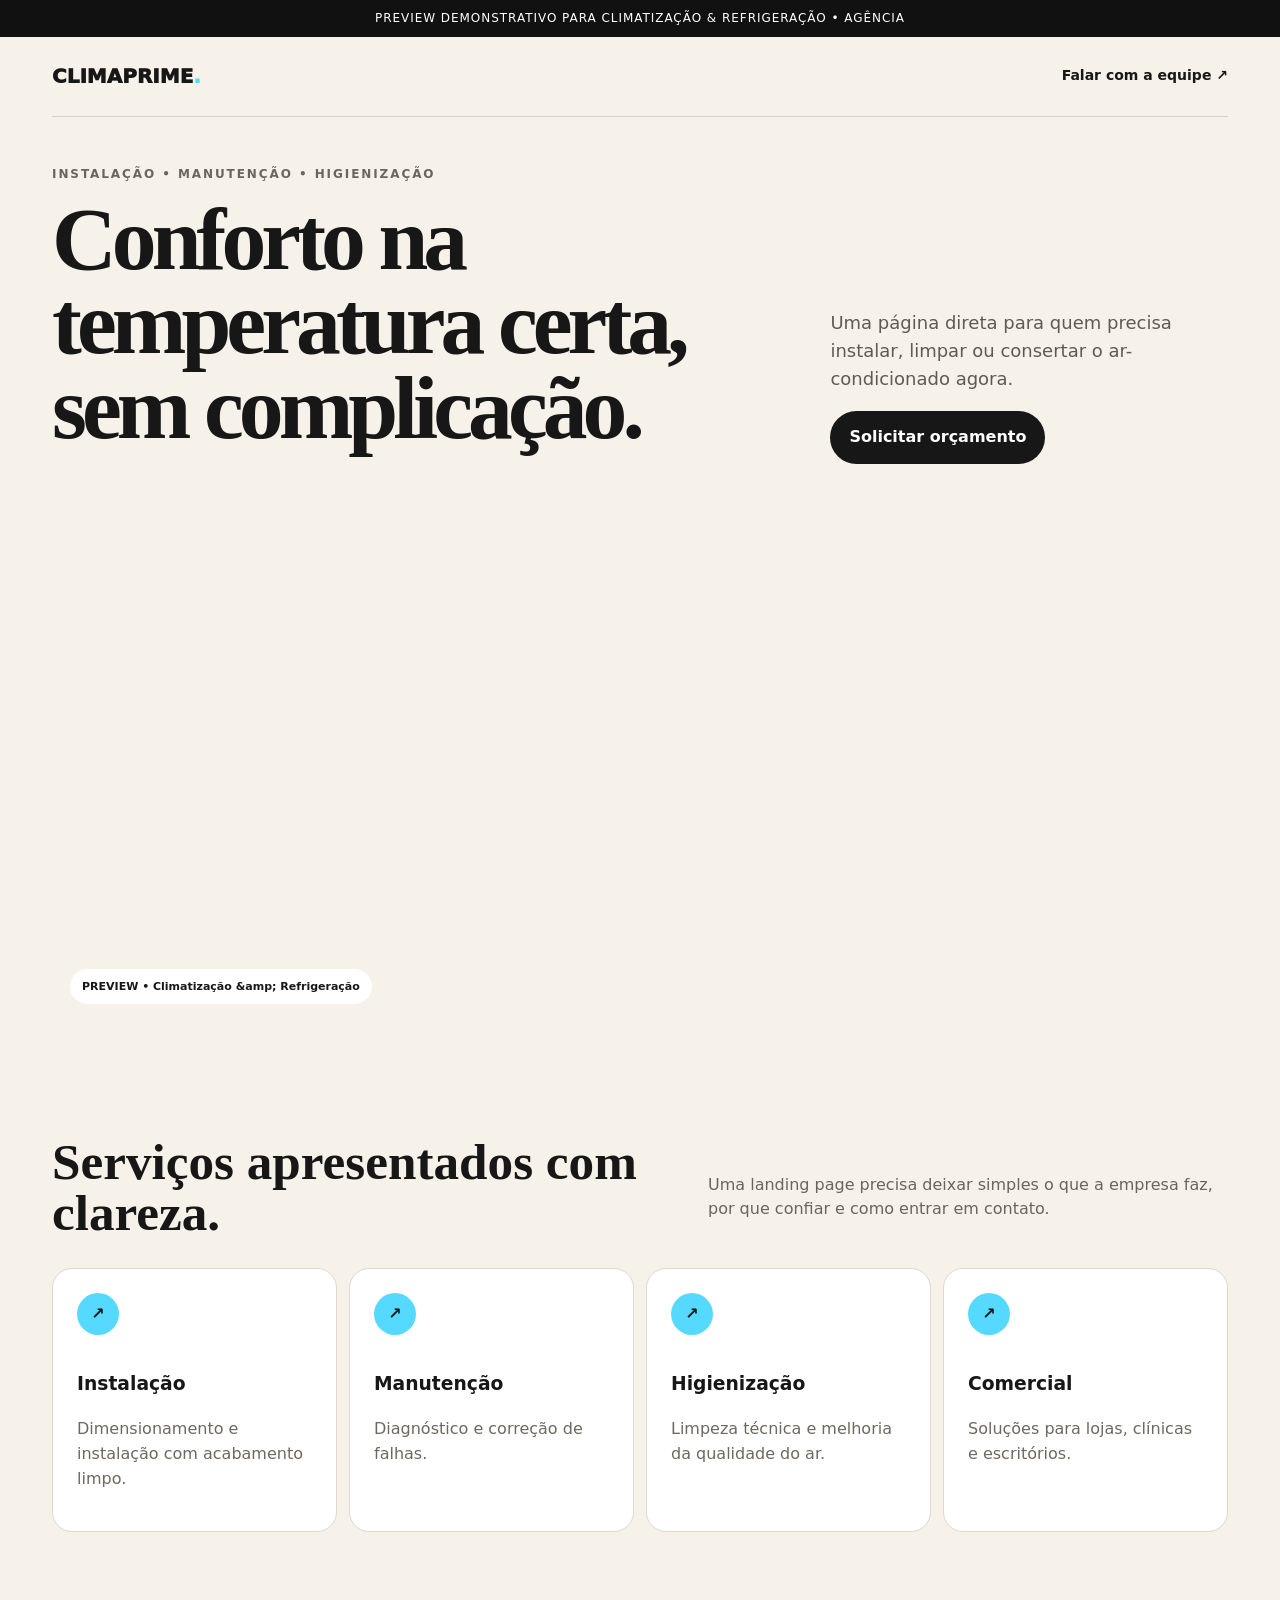
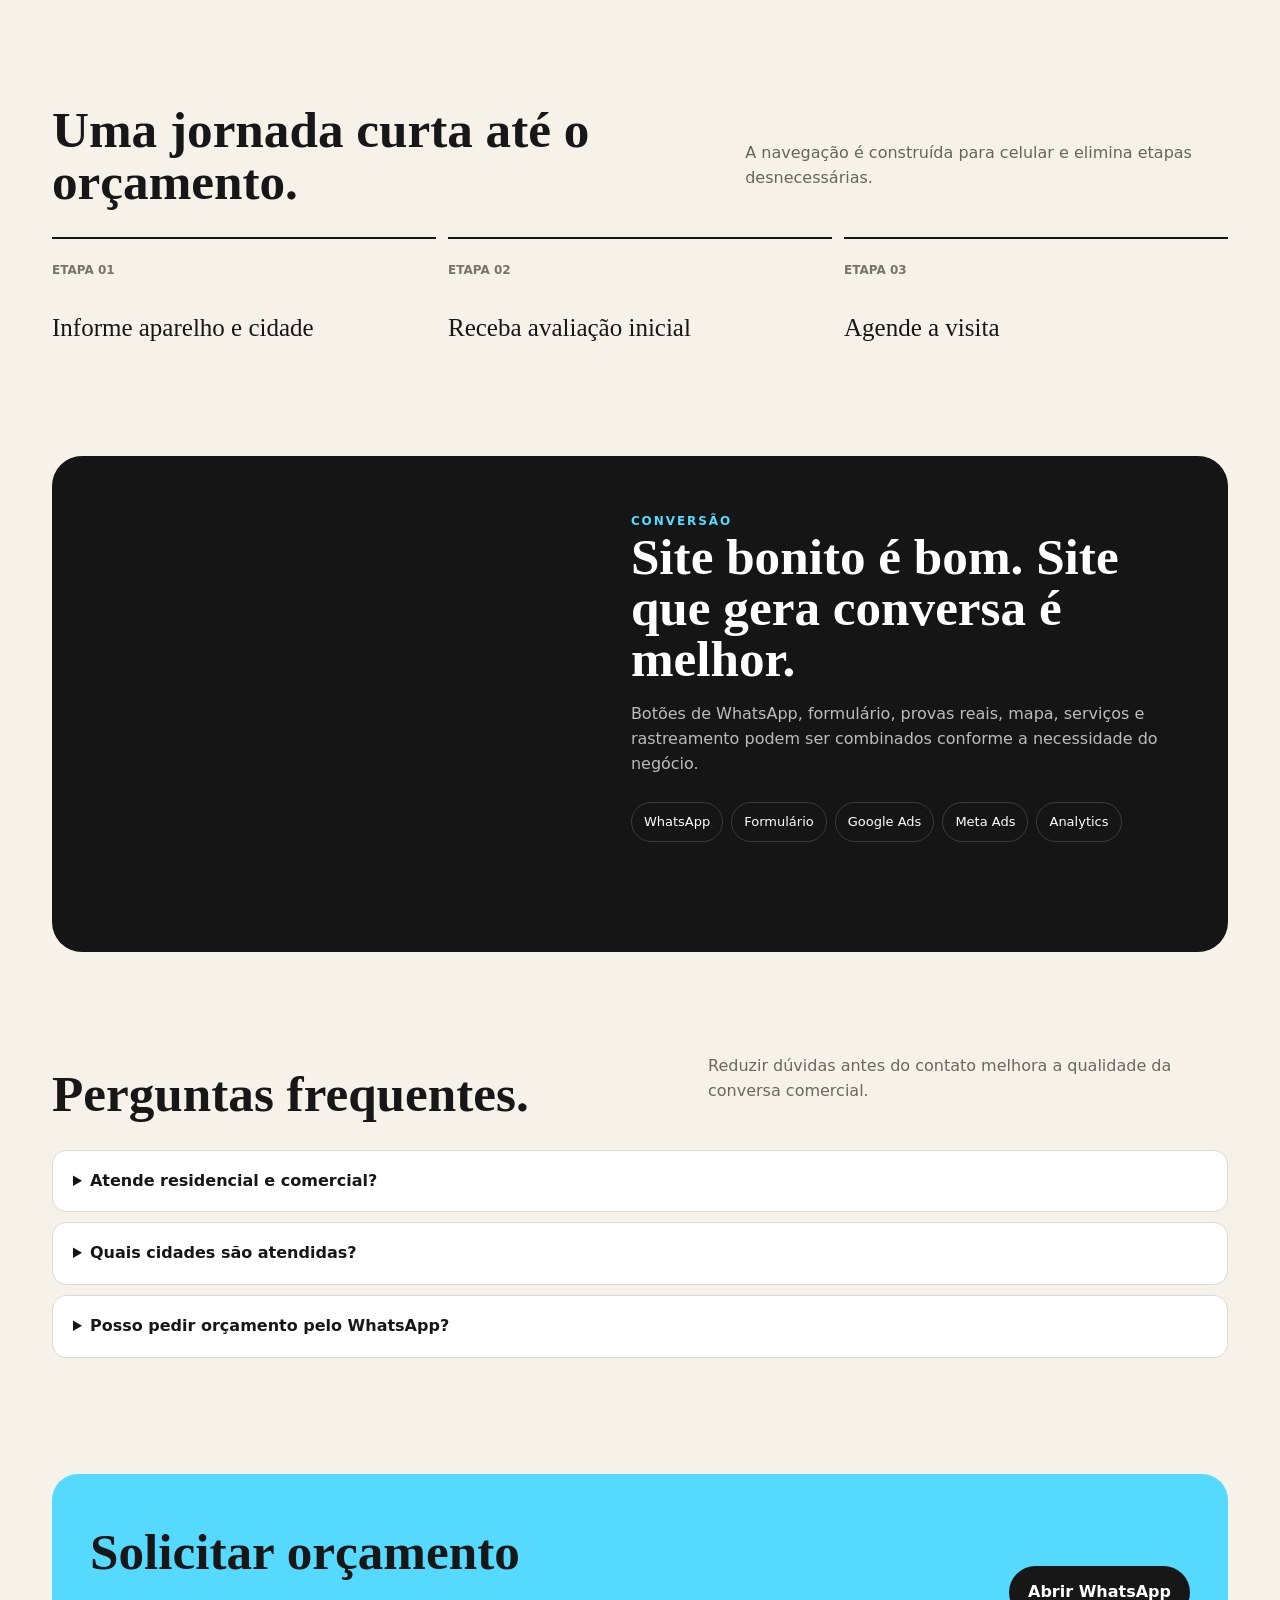
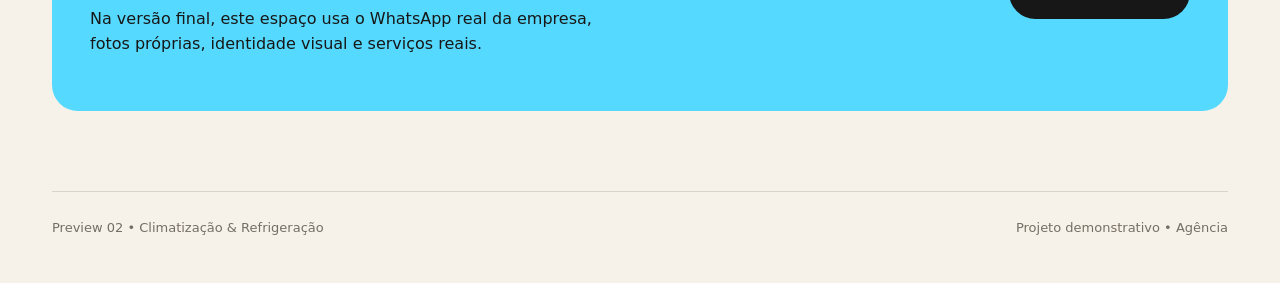
==== preview-2.html @ 9521d349 "Adiciona Preview 02 do nicho" ====
<!doctype html><html lang="pt-BR"><head><meta charset="utf-8"><meta name="viewport" content="width=device-width,initial-scale=1"><title>Preview 02 Climatização & Refrigeração | Agência</title><style>
*{box-sizing:border-box}html{scroll-behavior:smooth}body{margin:0;background:#f6f2ea;color:#171717;font:16px/1.55 Inter,system-ui,-apple-system,Segoe UI,sans-serif}a{text-decoration:none;color:inherit}.wrap{max-width:1220px;margin:auto;padding:0 22px}.note{background:#111;color:#fff;text-align:center;font-size:12px;padding:9px;letter-spacing:.08em}.nav{display:flex;justify-content:space-between;align-items:center;padding:24px 0;border-bottom:1px solid #d9d3c9}.brand{font-size:20px;font-weight:950}.brand em{font-style:normal;color:#55D9FF}.nav a{font-weight:750;font-size:14px}.hero{padding:48px 0 28px}.heroTop{display:grid;grid-template-columns:1.3fr .7fr;gap:40px;align-items:end}.tag{font-size:12px;font-weight:900;letter-spacing:.16em;color:#6b655d}.hero h1{font-family:Georgia,serif;font-size:clamp(50px,7vw,96px);line-height:.94;letter-spacing:-.055em;margin:14px 0}.hero p{font-size:18px;color:#5f5a53}.btn{display:inline-block;background:#171717;color:#fff;padding:14px 19px;border-radius:999px;font-weight:850}.heroimg{height:520px;border-radius:28px;background:url('https://images.unsplash.com/photo-1600566753086-00f18fb6b3ea?auto=format&fit=crop&w=1600&q=85') center/cover;margin-top:38px;position:relative;overflow:hidden}.heroimg:after{content:"PREVIEW • Climatização &amp; Refrigeração";position:absolute;bottom:18px;left:18px;background:#fff;padding:9px 12px;border-radius:999px;font-size:11px;font-weight:900}.section{padding:86px 0}.sectionHead{display:flex;justify-content:space-between;gap:30px;align-items:end;margin-bottom:30px}.sectionHead h2{font-family:Georgia,serif;font-size:clamp(34px,4vw,55px);line-height:1;margin:0}.sectionHead p{max-width:520px;color:#6a645c}.cards{display:grid;grid-template-columns:repeat(4,1fr);gap:12px}.cards article{background:#fff;border:1px solid #dfd9cf;border-radius:20px;padding:24px;min-height:220px}.icon{width:42px;height:42px;border-radius:50%;display:grid;place-items:center;background:#55D9FF;font-weight:900}.cards h3{margin-top:34px}.cards p{color:#6e685f}.journey{display:grid;grid-template-columns:repeat(3,1fr);gap:12px}.journey div{border-top:2px solid #161616;padding:22px 0}.journey b{display:block;font-size:12px;color:#7a736b;margin-bottom:30px}.journey span{font-family:Georgia,serif;font-size:25px}.feature{display:grid;grid-template-columns:.9fr 1.1fr;gap:18px;background:#151515;color:#fff;border-radius:30px;padding:18px}.featureImg{min-height:460px;border-radius:20px;background:url('https://images.unsplash.com/photo-1631545806609-79deaa6f4c20?auto=format&fit=crop&w=1600&q=85') center/cover}.featureText{padding:38px}.featureText h2{font-family:Georgia,serif;font-size:clamp(38px,4vw,60px);line-height:1;margin:0 0 18px}.featureText p{color:#bcbcbc}.chips{display:flex;gap:8px;flex-wrap:wrap;margin-top:25px}.chips span{border:1px solid #3c3c3c;padding:9px 12px;border-radius:999px;font-size:13px}.faq details{background:#fff;border:1px solid #dfd9cf;border-radius:14px;padding:18px 20px;margin:10px 0}.faq summary{font-weight:850;cursor:pointer}.faq p{color:#6d665d}.final{display:flex;align-items:center;justify-content:space-between;gap:26px;background:#55D9FF;border-radius:26px;padding:38px;margin:20px 0 80px}.final h2{font-family:Georgia,serif;font-size:clamp(32px,4vw,54px);margin:0}.final p{max-width:540px}.foot{border-top:1px solid #d9d3c9;padding:26px 0 45px;display:flex;justify-content:space-between;gap:18px;flex-wrap:wrap;color:#756e65;font-size:13px}
@media(max-width:900px){.heroTop,.feature{grid-template-columns:1fr}.cards{grid-template-columns:1fr 1fr}.heroimg{height:390px}.sectionHead{align-items:start;flex-direction:column}.featureImg{min-height:330px}}@media(max-width:560px){.cards,.journey{grid-template-columns:1fr}.final{align-items:flex-start;flex-direction:column}.heroimg{height:310px}.section{padding:60px 0}}
</style></head><body><div class="note">PREVIEW DEMONSTRATIVO PARA CLIMATIZAÇÃO & REFRIGERAÇÃO • AGÊNCIA</div><div class="wrap"><nav class="nav"><div class="brand">CLIMAPRIME<em>.</em></div><a href="#contato">Falar com a equipe ↗</a></nav>
<section class="hero"><div class="heroTop"><div><div class="tag">INSTALAÇÃO • MANUTENÇÃO • HIGIENIZAÇÃO</div><h1>Conforto na temperatura certa, sem complicação.</h1></div><div><p>Uma página direta para quem precisa instalar, limpar ou consertar o ar-condicionado agora.</p><a href="#contato" class="btn">Solicitar orçamento</a></div></div><div class="heroimg"></div></section>
<section class="section"><div class="sectionHead"><h2>Serviços apresentados com clareza.</h2><p>Uma landing page precisa deixar simples o que a empresa faz, por que confiar e como entrar em contato.</p></div><div class="cards"><article><div class="icon">↗</div><h3>Instalação</h3><p>Dimensionamento e instalação com acabamento limpo.</p></article><article><div class="icon">↗</div><h3>Manutenção</h3><p>Diagnóstico e correção de falhas.</p></article><article><div class="icon">↗</div><h3>Higienização</h3><p>Limpeza técnica e melhoria da qualidade do ar.</p></article><article><div class="icon">↗</div><h3>Comercial</h3><p>Soluções para lojas, clínicas e escritórios.</p></article></div></section>
<section class="section"><div class="sectionHead"><h2>Uma jornada curta até o orçamento.</h2><p>A navegação é construída para celular e elimina etapas desnecessárias.</p></div><div class="journey"><div><b>ETAPA 01</b><span>Informe aparelho e cidade</span></div><div><b>ETAPA 02</b><span>Receba avaliação inicial</span></div><div><b>ETAPA 03</b><span>Agende a visita</span></div></div></section>
<section class="feature"><div class="featureImg"></div><div class="featureText"><div class="tag" style="color:#55D9FF">CONVERSÃO</div><h2>Site bonito é bom. Site que gera conversa é melhor.</h2><p>Botões de WhatsApp, formulário, provas reais, mapa, serviços e rastreamento podem ser combinados conforme a necessidade do negócio.</p><div class="chips"><span>WhatsApp</span><span>Formulário</span><span>Google Ads</span><span>Meta Ads</span><span>Analytics</span></div></div></section>
<section class="section faq"><div class="sectionHead"><h2>Perguntas frequentes.</h2><p>Reduzir dúvidas antes do contato melhora a qualidade da conversa comercial.</p></div><details><summary>Atende residencial e comercial?</summary><p>A página pode separar os dois tipos de atendimento para facilitar a escolha.</p></details><details><summary>Quais cidades são atendidas?</summary><p>As cidades reais podem aparecer no topo e em uma seção específica de cobertura.</p></details><details><summary>Posso pedir orçamento pelo WhatsApp?</summary><p>Sim. Esse é o principal CTA do layout.</p></details></section>
<section class="final" id="contato"><div><h2>Solicitar orçamento</h2><p>Na versão final, este espaço usa o WhatsApp real da empresa, fotos próprias, identidade visual e serviços reais.</p></div><a class="btn" href="javascript:void(0)">Abrir WhatsApp</a></section>
<footer class="foot"><span>Preview 02 • Climatização & Refrigeração</span><span>Projeto demonstrativo • Agência</span></footer></div></body></html>
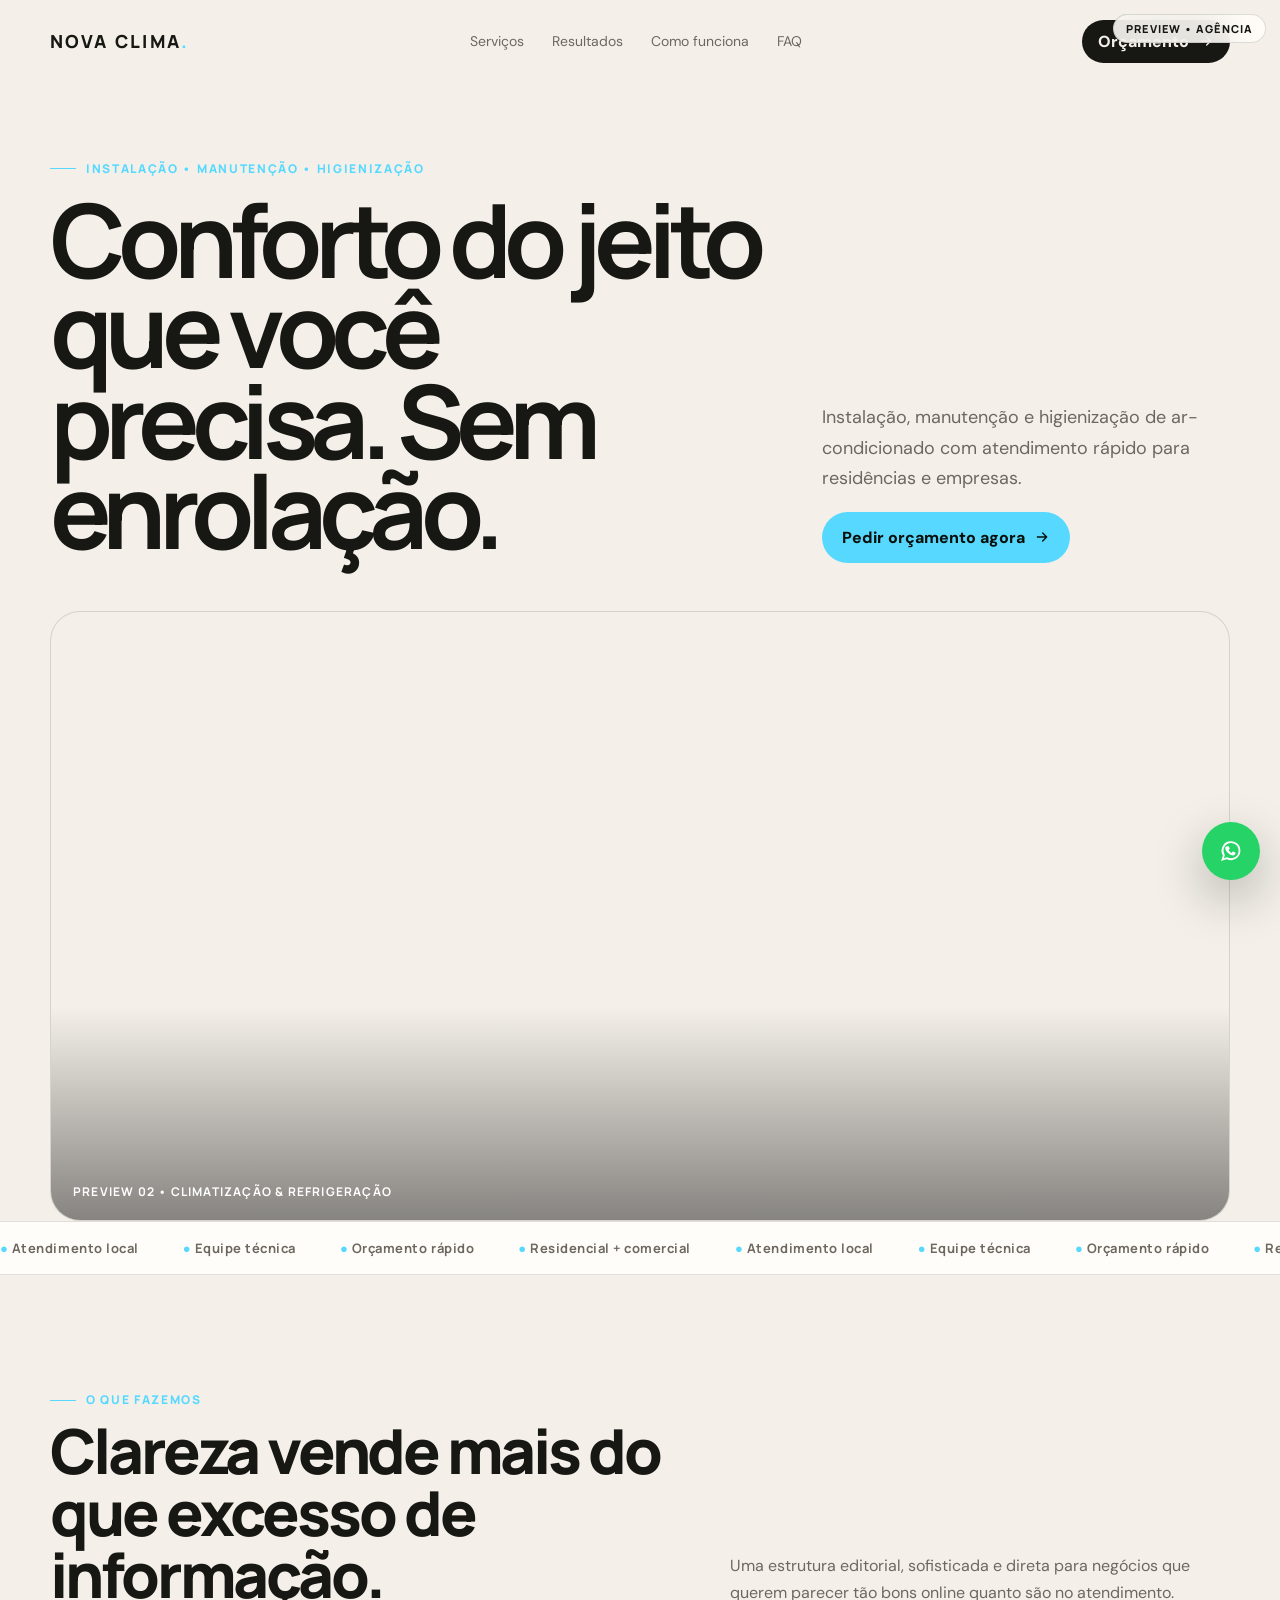
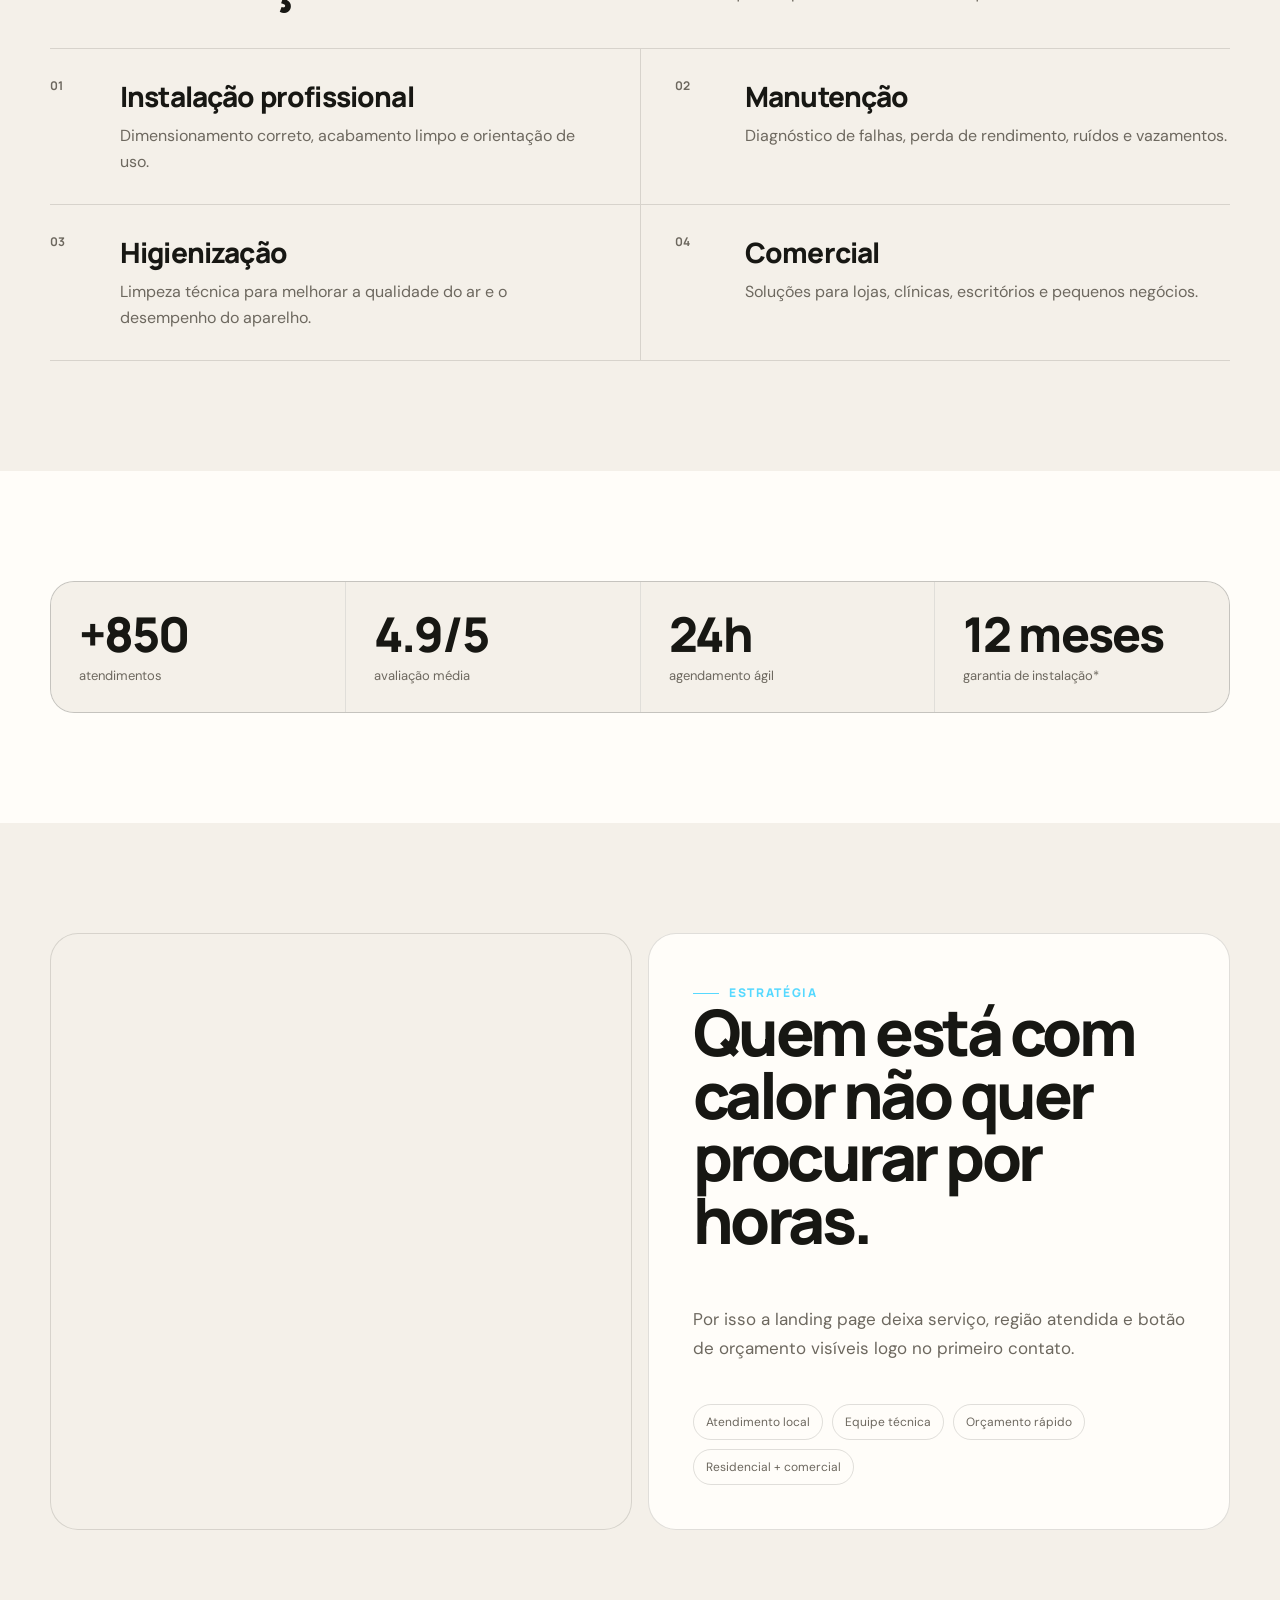
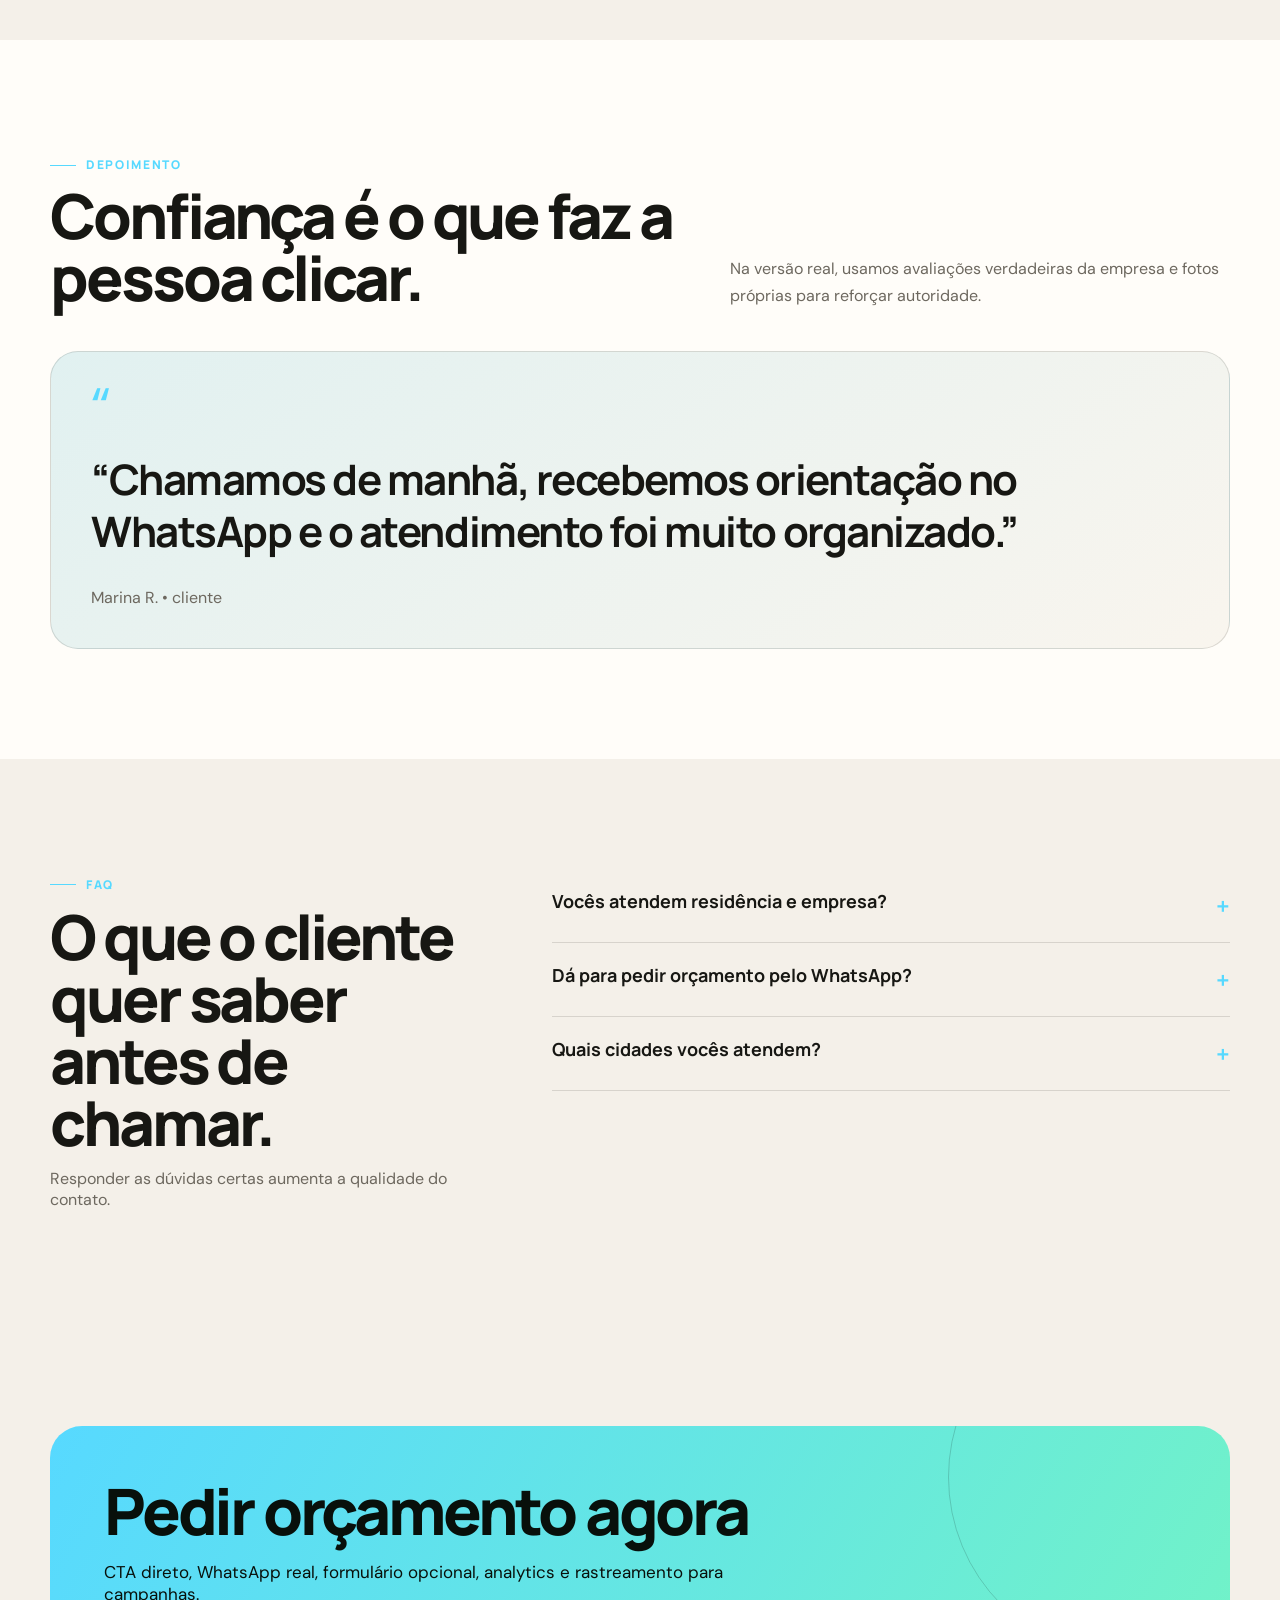
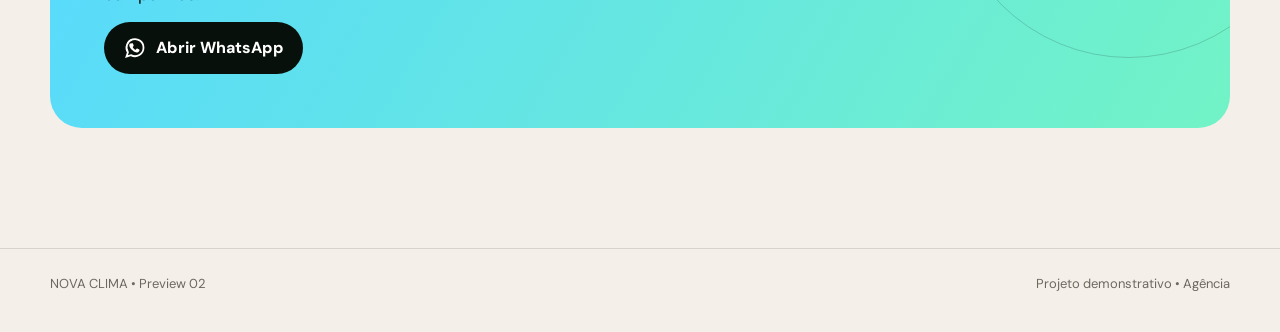
==== commit 58b76560: "Upgrade completo do Preview 02" ====
--- a/preview-2.html
+++ b/preview-2.html
@@ -1,11 +1,16 @@
-<!doctype html><html lang="pt-BR"><head><meta charset="utf-8"><meta name="viewport" content="width=device-width,initial-scale=1"><title>Preview 02 Climatização & Refrigeração | Agência</title><style>
-*{box-sizing:border-box}html{scroll-behavior:smooth}body{margin:0;background:#f6f2ea;color:#171717;font:16px/1.55 Inter,system-ui,-apple-system,Segoe UI,sans-serif}a{text-decoration:none;color:inherit}.wrap{max-width:1220px;margin:auto;padding:0 22px}.note{background:#111;color:#fff;text-align:center;font-size:12px;padding:9px;letter-spacing:.08em}.nav{display:flex;justify-content:space-between;align-items:center;padding:24px 0;border-bottom:1px solid #d9d3c9}.brand{font-size:20px;font-weight:950}.brand em{font-style:normal;color:#55D9FF}.nav a{font-weight:750;font-size:14px}.hero{padding:48px 0 28px}.heroTop{display:grid;grid-template-columns:1.3fr .7fr;gap:40px;align-items:end}.tag{font-size:12px;font-weight:900;letter-spacing:.16em;color:#6b655d}.hero h1{font-family:Georgia,serif;font-size:clamp(50px,7vw,96px);line-height:.94;letter-spacing:-.055em;margin:14px 0}.hero p{font-size:18px;color:#5f5a53}.btn{display:inline-block;background:#171717;color:#fff;padding:14px 19px;border-radius:999px;font-weight:850}.heroimg{height:520px;border-radius:28px;background:url('https://images.unsplash.com/photo-1600566753086-00f18fb6b3ea?auto=format&fit=crop&w=1600&q=85') center/cover;margin-top:38px;position:relative;overflow:hidden}.heroimg:after{content:"PREVIEW • Climatização &amp; Refrigeração";position:absolute;bottom:18px;left:18px;background:#fff;padding:9px 12px;border-radius:999px;font-size:11px;font-weight:900}.section{padding:86px 0}.sectionHead{display:flex;justify-content:space-between;gap:30px;align-items:end;margin-bottom:30px}.sectionHead h2{font-family:Georgia,serif;font-size:clamp(34px,4vw,55px);line-height:1;margin:0}.sectionHead p{max-width:520px;color:#6a645c}.cards{display:grid;grid-template-columns:repeat(4,1fr);gap:12px}.cards article{background:#fff;border:1px solid #dfd9cf;border-radius:20px;padding:24px;min-height:220px}.icon{width:42px;height:42px;border-radius:50%;display:grid;place-items:center;background:#55D9FF;font-weight:900}.cards h3{margin-top:34px}.cards p{color:#6e685f}.journey{display:grid;grid-template-columns:repeat(3,1fr);gap:12px}.journey div{border-top:2px solid #161616;padding:22px 0}.journey b{display:block;font-size:12px;color:#7a736b;margin-bottom:30px}.journey span{font-family:Georgia,serif;font-size:25px}.feature{display:grid;grid-template-columns:.9fr 1.1fr;gap:18px;background:#151515;color:#fff;border-radius:30px;padding:18px}.featureImg{min-height:460px;border-radius:20px;background:url('https://images.unsplash.com/photo-1631545806609-79deaa6f4c20?auto=format&fit=crop&w=1600&q=85') center/cover}.featureText{padding:38px}.featureText h2{font-family:Georgia,serif;font-size:clamp(38px,4vw,60px);line-height:1;margin:0 0 18px}.featureText p{color:#bcbcbc}.chips{display:flex;gap:8px;flex-wrap:wrap;margin-top:25px}.chips span{border:1px solid #3c3c3c;padding:9px 12px;border-radius:999px;font-size:13px}.faq details{background:#fff;border:1px solid #dfd9cf;border-radius:14px;padding:18px 20px;margin:10px 0}.faq summary{font-weight:850;cursor:pointer}.faq p{color:#6d665d}.final{display:flex;align-items:center;justify-content:space-between;gap:26px;background:#55D9FF;border-radius:26px;padding:38px;margin:20px 0 80px}.final h2{font-family:Georgia,serif;font-size:clamp(32px,4vw,54px);margin:0}.final p{max-width:540px}.foot{border-top:1px solid #d9d3c9;padding:26px 0 45px;display:flex;justify-content:space-between;gap:18px;flex-wrap:wrap;color:#756e65;font-size:13px}
-@media(max-width:900px){.heroTop,.feature{grid-template-columns:1fr}.cards{grid-template-columns:1fr 1fr}.heroimg{height:390px}.sectionHead{align-items:start;flex-direction:column}.featureImg{min-height:330px}}@media(max-width:560px){.cards,.journey{grid-template-columns:1fr}.final{align-items:flex-start;flex-direction:column}.heroimg{height:310px}.section{padding:60px 0}}
-</style></head><body><div class="note">PREVIEW DEMONSTRATIVO PARA CLIMATIZAÇÃO & REFRIGERAÇÃO • AGÊNCIA</div><div class="wrap"><nav class="nav"><div class="brand">CLIMAPRIME<em>.</em></div><a href="#contato">Falar com a equipe ↗</a></nav>
-<section class="hero"><div class="heroTop"><div><div class="tag">INSTALAÇÃO • MANUTENÇÃO • HIGIENIZAÇÃO</div><h1>Conforto na temperatura certa, sem complicação.</h1></div><div><p>Uma página direta para quem precisa instalar, limpar ou consertar o ar-condicionado agora.</p><a href="#contato" class="btn">Solicitar orçamento</a></div></div><div class="heroimg"></div></section>
-<section class="section"><div class="sectionHead"><h2>Serviços apresentados com clareza.</h2><p>Uma landing page precisa deixar simples o que a empresa faz, por que confiar e como entrar em contato.</p></div><div class="cards"><article><div class="icon">↗</div><h3>Instalação</h3><p>Dimensionamento e instalação com acabamento limpo.</p></article><article><div class="icon">↗</div><h3>Manutenção</h3><p>Diagnóstico e correção de falhas.</p></article><article><div class="icon">↗</div><h3>Higienização</h3><p>Limpeza técnica e melhoria da qualidade do ar.</p></article><article><div class="icon">↗</div><h3>Comercial</h3><p>Soluções para lojas, clínicas e escritórios.</p></article></div></section>
-<section class="section"><div class="sectionHead"><h2>Uma jornada curta até o orçamento.</h2><p>A navegação é construída para celular e elimina etapas desnecessárias.</p></div><div class="journey"><div><b>ETAPA 01</b><span>Informe aparelho e cidade</span></div><div><b>ETAPA 02</b><span>Receba avaliação inicial</span></div><div><b>ETAPA 03</b><span>Agende a visita</span></div></div></section>
-<section class="feature"><div class="featureImg"></div><div class="featureText"><div class="tag" style="color:#55D9FF">CONVERSÃO</div><h2>Site bonito é bom. Site que gera conversa é melhor.</h2><p>Botões de WhatsApp, formulário, provas reais, mapa, serviços e rastreamento podem ser combinados conforme a necessidade do negócio.</p><div class="chips"><span>WhatsApp</span><span>Formulário</span><span>Google Ads</span><span>Meta Ads</span><span>Analytics</span></div></div></section>
-<section class="section faq"><div class="sectionHead"><h2>Perguntas frequentes.</h2><p>Reduzir dúvidas antes do contato melhora a qualidade da conversa comercial.</p></div><details><summary>Atende residencial e comercial?</summary><p>A página pode separar os dois tipos de atendimento para facilitar a escolha.</p></details><details><summary>Quais cidades são atendidas?</summary><p>As cidades reais podem aparecer no topo e em uma seção específica de cobertura.</p></details><details><summary>Posso pedir orçamento pelo WhatsApp?</summary><p>Sim. Esse é o principal CTA do layout.</p></details></section>
-<section class="final" id="contato"><div><h2>Solicitar orçamento</h2><p>Na versão final, este espaço usa o WhatsApp real da empresa, fotos próprias, identidade visual e serviços reais.</p></div><a class="btn" href="javascript:void(0)">Abrir WhatsApp</a></section>
-<footer class="foot"><span>Preview 02 • Climatização & Refrigeração</span><span>Projeto demonstrativo • Agência</span></footer></div></body></html>+<!doctype html><html lang="pt-BR"><head><meta charset="utf-8"><meta name="viewport" content="width=device-width,initial-scale=1"><meta name="theme-color" content="#f4f0e9"><title>NOVA CLIMA — Preview 02</title><meta name="description" content="Instalação, manutenção e higienização de ar-condicionado com atendimento rápido para residências e empresas."><link rel="stylesheet" href="styles.css"></head><body class="light" style="--accent:#57D9FF;--accent2:#72F3C6">
+  <div class="preview-ribbon">PREVIEW • AGÊNCIA</div>
+  <header class="site-nav"><div class="container nav-inner"><a class="logo" href="#">NOVA CLIMA<span class="logo-dot">.</span></a>
+  <nav class="nav-links"><a href="#servicos">Serviços</a><a href="#resultados">Resultados</a><a href="#processo">Como funciona</a><a href="#faq">FAQ</a></nav>
+  <a class="nav-cta" href="#contato">Orçamento <svg width="16" height="16" viewBox="0 0 24 24" fill="none" aria-hidden="true"><path d="M5 12h14M13 6l6 6-6 6" stroke="currentColor" stroke-width="2" stroke-linecap="round" stroke-linejoin="round"/></svg></a><button class="menu-btn" aria-label="Abrir menu">☰</button></div></header>
+  <main><section class="container editorial-hero"><div class="reveal"><div class="eyebrow">INSTALAÇÃO • MANUTENÇÃO • HIGIENIZAÇÃO</div><h1>Conforto do jeito que você precisa. Sem enrolação.</h1></div><div class="right reveal"><p>Instalação, manutenção e higienização de ar-condicionado com atendimento rápido para residências e empresas.</p><a class="btn-primary" href="#contato">Pedir orçamento agora <svg width="16" height="16" viewBox="0 0 24 24" fill="none" aria-hidden="true"><path d="M5 12h14M13 6l6 6-6 6" stroke="currentColor" stroke-width="2" stroke-linecap="round" stroke-linejoin="round"/></svg></a></div></section>
+  <section class="container"><div class="editorial-photo reveal" style="background-image:url('https://images.unsplash.com/photo-1600585154340-be6161a56a0c?auto=format&fit=crop&w=1400&q=86')"><div class="caption">PREVIEW 02 • CLIMATIZAÇÃO & REFRIGERAÇÃO</div></div></section>
+  <div class="marquee"><div class="marquee-track"><span><b>●</b> Atendimento local</span><span><b>●</b> Equipe técnica</span><span><b>●</b> Orçamento rápido</span><span><b>●</b> Residencial + comercial</span><span><b>●</b> Atendimento local</span><span><b>●</b> Equipe técnica</span><span><b>●</b> Orçamento rápido</span><span><b>●</b> Residencial + comercial</span></div></div>
+  <section class="section" id="servicos"><div class="container"><div class="section-head reveal"><div><div class="eyebrow">O QUE FAZEMOS</div><h2>Clareza vende mais do que excesso de informação.</h2></div><p>Uma estrutura editorial, sofisticada e direta para negócios que querem parecer tão bons online quanto são no atendimento.</p></div><div class="editorial-services"><article class="editorial-service reveal"><span class="num">01</span><div><h3>Instalação profissional</h3><p>Dimensionamento correto, acabamento limpo e orientação de uso.</p></div></article><article class="editorial-service reveal"><span class="num">02</span><div><h3>Manutenção</h3><p>Diagnóstico de falhas, perda de rendimento, ruídos e vazamentos.</p></div></article><article class="editorial-service reveal"><span class="num">03</span><div><h3>Higienização</h3><p>Limpeza técnica para melhorar a qualidade do ar e o desempenho do aparelho.</p></div></article><article class="editorial-service reveal"><span class="num">04</span><div><h3>Comercial</h3><p>Soluções para lojas, clínicas, escritórios e pequenos negócios.</p></div></article></div></div></section>
+  <section class="section alt" id="resultados"><div class="container"><div class="metrics"><div class="metric reveal"><strong>+850</strong><span>atendimentos</span></div><div class="metric reveal"><strong>4.9/5</strong><span>avaliação média</span></div><div class="metric reveal"><strong>24h</strong><span>agendamento ágil</span></div><div class="metric reveal"><strong>12 meses</strong><span>garantia de instalação*</span></div></div></div></section>
+  <section class="section" id="processo"><div class="container editorial-feature"><div class="feature-image reveal" style="background-image:url('https://images.unsplash.com/photo-1600607688969-a5bfcd646154?auto=format&fit=crop&w=1400&q=86')"></div><article class="feature-copy reveal"><div><div class="eyebrow">ESTRATÉGIA</div><h2>Quem está com calor não quer procurar por horas.</h2><p>Por isso a landing page deixa serviço, região atendida e botão de orçamento visíveis logo no primeiro contato.</p></div><div class="proof-list"><span>Atendimento local</span><span>Equipe técnica</span><span>Orçamento rápido</span><span>Residencial + comercial</span></div></article></div></section>
+  <section class="section alt"><div class="container"><div class="section-head reveal"><div><div class="eyebrow">DEPOIMENTO</div><h2>Confiança é o que faz a pessoa clicar.</h2></div><p>Na versão real, usamos avaliações verdadeiras da empresa e fotos próprias para reforçar autoridade.</p></div><article class="quote-card reveal"><div class="quote-mark">“</div><blockquote>“Chamamos de manhã, recebemos orientação no WhatsApp e o atendimento foi muito organizado.”</blockquote><footer>Marina R. • cliente</footer></article></div></section>
+  <section class="section" id="faq"><div class="container faq-grid"><div class="faq-title reveal"><div class="eyebrow">FAQ</div><h2>O que o cliente quer saber antes de chamar.</h2><p>Responder as dúvidas certas aumenta a qualidade do contato.</p></div><div><details class="reveal"><summary>Vocês atendem residência e empresa?</summary><p>Sim. A estrutura da página pode separar claramente os dois tipos de atendimento.</p></details><details class="reveal"><summary>Dá para pedir orçamento pelo WhatsApp?</summary><p>Sim. O botão principal já abre uma conversa com uma mensagem pronta.</p></details><details class="reveal"><summary>Quais cidades vocês atendem?</summary><p>A página final pode destacar todas as cidades e regiões realmente atendidas pela empresa.</p></details></div></div></section>
+  <section class="final-cta" id="contato"><div class="container"><div class="cta-box reveal"><h2>Pedir orçamento agora</h2><p>CTA direto, WhatsApp real, formulário opcional, analytics e rastreamento para campanhas.</p><a class="btn-secondary" href="javascript:void(0)"><svg width="24" height="24" viewBox="0 0 24 24" fill="none" aria-hidden="true"><path d="M20.5 11.7a8.5 8.5 0 0 1-12.6 7.4L3.5 20.5l1.4-4.2A8.5 8.5 0 1 1 20.5 11.7Z" stroke="currentColor" stroke-width="1.8"/><path d="M8.2 7.6c.2-.4.4-.4.7-.4h.5c.2 0 .4.1.5.4l.7 1.7c.1.3.1.5-.1.7l-.6.8c-.1.1-.2.3 0 .6.5.9 1.3 1.8 2.2 2.3.3.2.5.1.6 0l.9-1c.2-.2.4-.2.7-.1l1.8.9c.3.1.4.3.4.5 0 .4-.2 1.3-.8 1.8-.6.5-1.4.8-2.7.4-1.3-.4-2.8-1.1-4.5-2.8C6.9 11.7 6.2 10 6.3 8.9c.1-.6.4-1 .7-1.3.3-.3.8-.3 1.2 0Z" fill="currentColor"/></svg> Abrir WhatsApp</a></div></div></section></main>
+  <footer class="site-footer"><div class="container footer-row"><span>NOVA CLIMA • Preview 02</span><span>Projeto demonstrativo • Agência</span></div></footer>
+  <a class="whatsapp-float" href="#contato" aria-label="WhatsApp"><svg width="24" height="24" viewBox="0 0 24 24" fill="none" aria-hidden="true"><path d="M20.5 11.7a8.5 8.5 0 0 1-12.6 7.4L3.5 20.5l1.4-4.2A8.5 8.5 0 1 1 20.5 11.7Z" stroke="currentColor" stroke-width="1.8"/><path d="M8.2 7.6c.2-.4.4-.4.7-.4h.5c.2 0 .4.1.5.4l.7 1.7c.1.3.1.5-.1.7l-.6.8c-.1.1-.2.3 0 .6.5.9 1.3 1.8 2.2 2.3.3.2.5.1.6 0l.9-1c.2-.2.4-.2.7-.1l1.8.9c.3.1.4.3.4.5 0 .4-.2 1.3-.8 1.8-.6.5-1.4.8-2.7.4-1.3-.4-2.8-1.1-4.5-2.8C6.9 11.7 6.2 10 6.3 8.9c.1-.6.4-1 .7-1.3.3-.3.8-.3 1.2 0Z" fill="currentColor"/></svg></a><script src="app.js"></script></body></html>
--- a/styles.css
+++ b/styles.css
@@ -0,0 +1,16 @@
+
+@import url('https://fonts.googleapis.com/css2?family=DM+Sans:wght@400;500;600;700;800&family=Manrope:wght@500;600;700;800&display=swap');
+:root{--accent:#b9ff45;--accent2:#68f6c8;--ink:#070907;--bg:#080b0d;--surface:#0d1114;--surface2:#11171b;--text:#f7f9fa;--muted:#9ba5ad;--line:rgba(255,255,255,.11);--radius:24px}
+*{box-sizing:border-box}html{scroll-behavior:smooth}body{margin:0;font-family:"DM Sans",system-ui,sans-serif;background:var(--bg);color:var(--text);overflow-x:hidden}body.light{--bg:#f4f0e9;--surface:#fffdf9;--surface2:#f9f5ee;--text:#171713;--muted:#6d685f;--line:rgba(20,20,15,.13)}
+a{text-decoration:none;color:inherit}button{font:inherit}.container{width:min(1180px,calc(100% - 40px));margin:auto}.preview-ribbon{position:fixed;z-index:90;top:14px;right:14px;padding:8px 12px;border:1px solid var(--line);border-radius:999px;background:color-mix(in srgb,var(--surface) 88%,transparent);backdrop-filter:blur(14px);font:800 11px/1 "Manrope";letter-spacing:.1em;color:var(--text)}
+.site-nav{position:sticky;z-index:80;top:0;border-bottom:1px solid transparent;transition:.3s}.site-nav.scrolled{border-color:var(--line);background:color-mix(in srgb,var(--bg) 80%,transparent);backdrop-filter:blur(18px)}.nav-inner{height:82px;display:flex;align-items:center;justify-content:space-between;gap:24px}.logo{font:800 18px/1 "Manrope";letter-spacing:.13em}.logo-dot{color:var(--accent)}.nav-links{display:flex;align-items:center;gap:28px;color:var(--muted);font-size:14px}.nav-links a:hover{color:var(--text)}.nav-cta,.btn-primary,.btn-secondary{display:inline-flex;align-items:center;justify-content:center;gap:9px;border-radius:999px;transition:.25s;font-weight:800}.nav-cta{padding:11px 16px;background:var(--text);color:var(--bg)}.nav-cta:hover{transform:translateY(-2px)}.menu-btn{display:none;border:1px solid var(--line);background:var(--surface);color:var(--text);width:44px;height:44px;border-radius:50%}
+.hero{position:relative;padding:58px 0 48px}.hero-grid{display:grid;grid-template-columns:1.02fr .98fr;gap:58px;align-items:center}.hero-copy{position:relative;z-index:2}.eyebrow{display:inline-flex;gap:10px;align-items:center;color:var(--accent);font:800 12px/1.3 "Manrope";letter-spacing:.14em}.eyebrow:before{content:"";width:26px;height:1px;background:var(--accent)}h1,h2,h3,p{margin-top:0}.hero h1{font:800 clamp(48px,6.7vw,88px)/.96 "Manrope";letter-spacing:-.06em;margin:20px 0 22px;max-width:900px}.hero p{font-size:19px;line-height:1.7;color:var(--muted);max-width:650px}.hero-actions{display:flex;gap:12px;flex-wrap:wrap;margin-top:30px}.btn-primary{padding:15px 20px;background:var(--accent);color:#09100b}.btn-primary:hover{transform:translateY(-3px);box-shadow:0 16px 50px color-mix(in srgb,var(--accent) 25%,transparent)}.btn-secondary{padding:14px 19px;border:1px solid var(--line);background:var(--surface);color:var(--text)}.hero-note{display:flex;gap:14px;align-items:center;margin-top:26px;color:var(--muted);font-size:13px}.avatars{display:flex}.avatars span{width:28px;height:28px;border-radius:50%;border:2px solid var(--bg);background:linear-gradient(135deg,var(--accent),var(--accent2));margin-left:-7px}.avatars span:first-child{margin-left:0}.hero-media{position:relative;min-height:620px}.hero-photo{position:absolute;inset:0;border-radius:32px;background:center/cover no-repeat;border:1px solid var(--line);overflow:hidden}.hero-photo:after{content:"";position:absolute;inset:0;background:linear-gradient(180deg,transparent 45%,rgba(0,0,0,.6))}.float-card{position:absolute;z-index:4;left:-34px;bottom:36px;width:min(290px,80%);padding:18px;background:color-mix(in srgb,var(--surface) 86%,transparent);backdrop-filter:blur(22px);border:1px solid var(--line);border-radius:20px;box-shadow:0 30px 70px rgba(0,0,0,.25)}.float-card small{color:var(--muted);font-size:12px}.float-card strong{display:block;font:800 25px/1.2 "Manrope";margin:4px 0 12px}.float-card .mini{display:flex;justify-content:space-between;gap:12px;color:var(--muted);font-size:12px}.floating-badge{position:absolute;z-index:4;right:-22px;top:42px;width:118px;height:118px;border-radius:50%;background:var(--accent);color:#07100a;display:grid;place-items:center;text-align:center;font:900 11px/1.25 "Manrope";letter-spacing:.08em;transform:rotate(8deg);box-shadow:0 18px 60px color-mix(in srgb,var(--accent) 28%,transparent)}
+.marquee{overflow:hidden;border-block:1px solid var(--line);background:var(--surface)}.marquee-track{display:flex;gap:44px;width:max-content;padding:17px 0;animation:marquee 25s linear infinite}.marquee-track span{color:var(--muted);font:700 13px "Manrope";letter-spacing:.04em;white-space:nowrap}.marquee-track b{color:var(--accent)}@keyframes marquee{to{transform:translateX(-50%)}}
+.section{padding:110px 0}.section.alt{background:var(--surface)}.section-head{display:flex;justify-content:space-between;gap:36px;align-items:end;margin-bottom:42px}.section-head h2{font:800 clamp(38px,5vw,62px)/1 "Manrope";letter-spacing:-.05em;max-width:760px;margin:12px 0 0}.section-head p{max-width:500px;color:var(--muted);line-height:1.7;margin:0}.services-grid{display:grid;grid-template-columns:repeat(4,1fr);gap:14px}.service-card{position:relative;min-height:280px;padding:24px;border:1px solid var(--line);border-radius:22px;background:var(--surface2);overflow:hidden;transition:.3s}.service-card:hover{transform:translateY(-7px);border-color:color-mix(in srgb,var(--accent) 55%,var(--line))}.service-index{display:flex;justify-content:space-between;color:var(--muted);font:700 12px "Manrope"}.service-icon{width:44px;height:44px;border-radius:14px;background:color-mix(in srgb,var(--accent) 16%,transparent);display:grid;place-items:center;color:var(--accent);font-weight:900}.service-card h3{font:800 23px/1.15 "Manrope";margin:70px 0 10px}.service-card p{color:var(--muted);line-height:1.65}.metrics{display:grid;grid-template-columns:repeat(4,1fr);gap:1px;background:var(--line);border:1px solid var(--line);border-radius:24px;overflow:hidden}.metric{padding:28px;background:var(--bg)}.metric strong{display:block;font:800 clamp(30px,4vw,48px)/1 "Manrope";letter-spacing:-.04em}.metric span{display:block;color:var(--muted);margin-top:9px;font-size:13px}.gallery{display:grid;grid-template-columns:1.2fr .8fr .8fr;grid-template-rows:360px 250px;gap:14px}.gallery figure{margin:0;border-radius:22px;overflow:hidden;border:1px solid var(--line);position:relative}.gallery figure:first-child{grid-row:1/3}.gallery img{width:100%;height:100%;object-fit:cover;transition:.5s}.gallery figure:hover img{transform:scale(1.04)}.gallery figcaption{position:absolute;inset:auto 14px 14px 14px;padding:11px 12px;border-radius:13px;background:rgba(0,0,0,.56);backdrop-filter:blur(10px);color:#fff;font-size:12px}
+.story-grid{display:grid;grid-template-columns:.95fr 1.05fr;gap:18px;align-items:stretch}.story-copy,.quote-card{border:1px solid var(--line);border-radius:28px;padding:40px;background:var(--surface2)}.story-copy h2{font:800 clamp(38px,5vw,60px)/1 "Manrope";letter-spacing:-.05em;margin:16px 0}.story-copy p{color:var(--muted);font-size:17px;line-height:1.75}.proof-list{display:flex;gap:9px;flex-wrap:wrap;margin-top:24px}.proof-list span{padding:9px 12px;border-radius:999px;border:1px solid var(--line);font-size:12px;color:var(--muted)}.quote-card{display:flex;flex-direction:column;justify-content:space-between;background:linear-gradient(145deg,color-mix(in srgb,var(--accent) 15%,var(--surface2)),var(--surface2))}.quote-mark{font-size:54px;color:var(--accent);line-height:.6}.quote-card blockquote{font:700 clamp(28px,3.5vw,42px)/1.22 "Manrope";letter-spacing:-.035em;margin:30px 0}.quote-card footer{color:var(--muted)}
+.steps{display:grid;grid-template-columns:repeat(3,1fr);gap:14px}.step{padding:30px;border-top:1px solid var(--line);background:linear-gradient(180deg,transparent,var(--surface));border-radius:0 0 22px 22px}.step b{font:800 12px "Manrope";color:var(--accent)}.step h3{font:800 25px "Manrope";margin:35px 0 10px}.step p{color:var(--muted);line-height:1.6}
+.faq-grid{display:grid;grid-template-columns:.8fr 1.2fr;gap:50px}.faq-title h2{font:800 clamp(40px,5vw,62px)/1 "Manrope";letter-spacing:-.05em;margin:14px 0}.faq-title p{color:var(--muted)}details{border-bottom:1px solid var(--line);padding:20px 0}summary{list-style:none;cursor:pointer;font:700 18px "Manrope";display:flex;justify-content:space-between;gap:20px}summary::-webkit-details-marker{display:none}summary:after{content:"+";color:var(--accent);font-size:24px}details[open] summary:after{content:"–"}details p{color:var(--muted);line-height:1.7;padding-right:40px;margin:13px 0 0}
+.final-cta{padding:90px 0 120px}.cta-box{position:relative;overflow:hidden;border-radius:32px;padding:54px;background:linear-gradient(120deg,var(--accent),var(--accent2));color:#08100b}.cta-box:after{content:"";position:absolute;width:360px;height:360px;border:1px solid rgba(0,0,0,.16);border-radius:50%;right:-80px;top:-130px}.cta-box h2{font:800 clamp(42px,5vw,68px)/.98 "Manrope";letter-spacing:-.05em;max-width:850px;margin:0 0 18px}.cta-box p{max-width:650px;font-size:17px}.cta-box .btn-secondary{background:#08100b;color:#fff;border:0}.site-footer{border-top:1px solid var(--line);padding:26px 0 40px;color:var(--muted);font-size:13px}.footer-row{display:flex;justify-content:space-between;gap:20px;flex-wrap:wrap}
+.whatsapp-float{position:fixed;z-index:70;right:20px;bottom:20px;width:58px;height:58px;border-radius:50%;background:#25D366;color:white;display:grid;place-items:center;font-weight:900;box-shadow:0 18px 50px rgba(0,0,0,.28);transition:.25s}.whatsapp-float:hover{transform:translateY(-4px) scale(1.03)}.reveal{opacity:0;transform:translateY(22px);transition:.75s cubic-bezier(.2,.7,.2,1)}.reveal.visible{opacity:1;transform:none}
+body.light .hero{padding-top:36px}.editorial-hero{display:grid;grid-template-columns:1.28fr .72fr;gap:48px;align-items:end;padding:70px 0 38px}.editorial-hero h1{font:700 clamp(58px,8vw,108px)/.88 "Manrope";letter-spacing:-.075em;margin:18px 0}.editorial-hero .right{padding-bottom:10px}.editorial-hero p{color:var(--muted);font-size:18px;line-height:1.7}.editorial-photo{height:610px;border-radius:30px;background:center/cover no-repeat;position:relative;overflow:hidden;border:1px solid var(--line)}.editorial-photo:after{content:"";position:absolute;inset:0;background:linear-gradient(180deg,transparent 65%,rgba(0,0,0,.45))}.editorial-photo .caption{position:absolute;z-index:2;left:22px;bottom:20px;color:white;font:700 12px "Manrope";letter-spacing:.1em}.editorial-services{display:grid;grid-template-columns:1fr 1fr;border-top:1px solid var(--line)}.editorial-service{display:grid;grid-template-columns:70px 1fr;padding:28px 0;border-bottom:1px solid var(--line)}.editorial-service:nth-child(odd){padding-right:34px}.editorial-service:nth-child(even){padding-left:34px;border-left:1px solid var(--line)}.editorial-service .num{font:700 12px "Manrope";color:var(--muted)}.editorial-service h3{font:800 28px "Manrope";letter-spacing:-.03em;margin:0 0 8px}.editorial-service p{color:var(--muted);margin:0;line-height:1.65}.editorial-feature{display:grid;grid-template-columns:1fr 1fr;gap:16px}.feature-image{min-height:560px;border-radius:28px;background:center/cover no-repeat;border:1px solid var(--line)}.feature-copy{border-radius:28px;background:var(--surface);border:1px solid var(--line);padding:44px;display:flex;flex-direction:column;justify-content:space-between}.feature-copy h2{font:800 clamp(40px,5vw,65px)/.98 "Manrope";letter-spacing:-.055em}.feature-copy p{color:var(--muted);font-size:17px;line-height:1.7}
+@media(max-width:960px){.hero-grid,.story-grid,.faq-grid,.editorial-hero,.editorial-feature{grid-template-columns:1fr}.hero-media{min-height:500px}.floating-badge{right:14px}.float-card{left:14px}.services-grid{grid-template-columns:1fr 1fr}.gallery{grid-template-columns:1fr 1fr;grid-template-rows:380px 260px}.gallery figure:first-child{grid-column:1/3;grid-row:auto}.metrics{grid-template-columns:1fr 1fr}.editorial-service:nth-child(odd),.editorial-service:nth-child(even){padding:24px 0;border-left:0}.editorial-services{grid-template-columns:1fr}}@media(max-width:680px){.container{width:min(100% - 28px,1180px)}.nav-links{position:fixed;inset:82px 14px auto 14px;display:none;flex-direction:column;align-items:stretch;padding:18px;background:var(--surface);border:1px solid var(--line);border-radius:20px}.nav-links.open{display:flex}.menu-btn{display:block}.nav-cta{display:none}.hero{padding-top:34px}.hero-media{min-height:420px}.hero h1{font-size:clamp(44px,14vw,68px)}.services-grid,.steps,.gallery,.metrics{grid-template-columns:1fr}.gallery{grid-template-rows:340px 250px 250px}.gallery figure:first-child{grid-column:auto}.section{padding:76px 0}.section-head{align-items:flex-start;flex-direction:column}.story-copy,.quote-card{padding:28px}.cta-box{padding:36px 24px}.editorial-photo{height:430px}.editorial-hero{padding-top:46px}.editorial-hero h1{font-size:clamp(52px,15vw,80px)}}
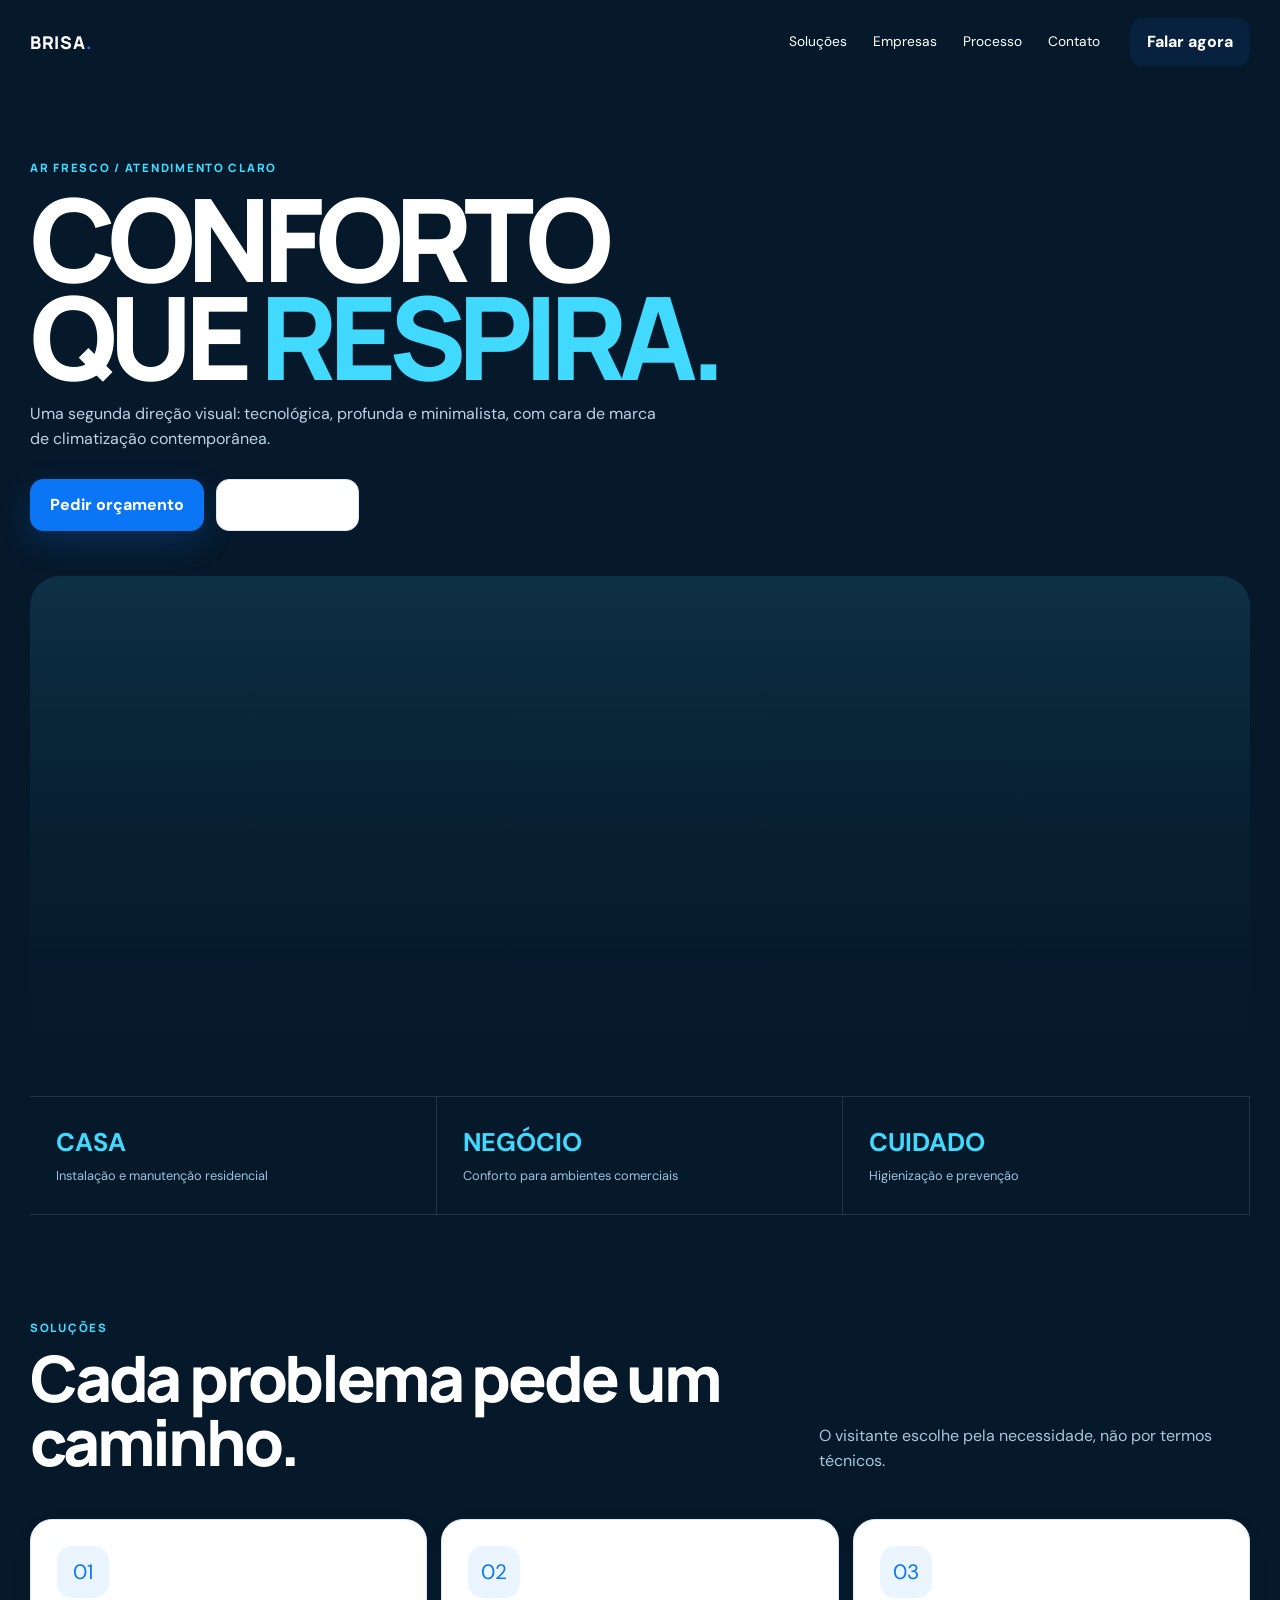
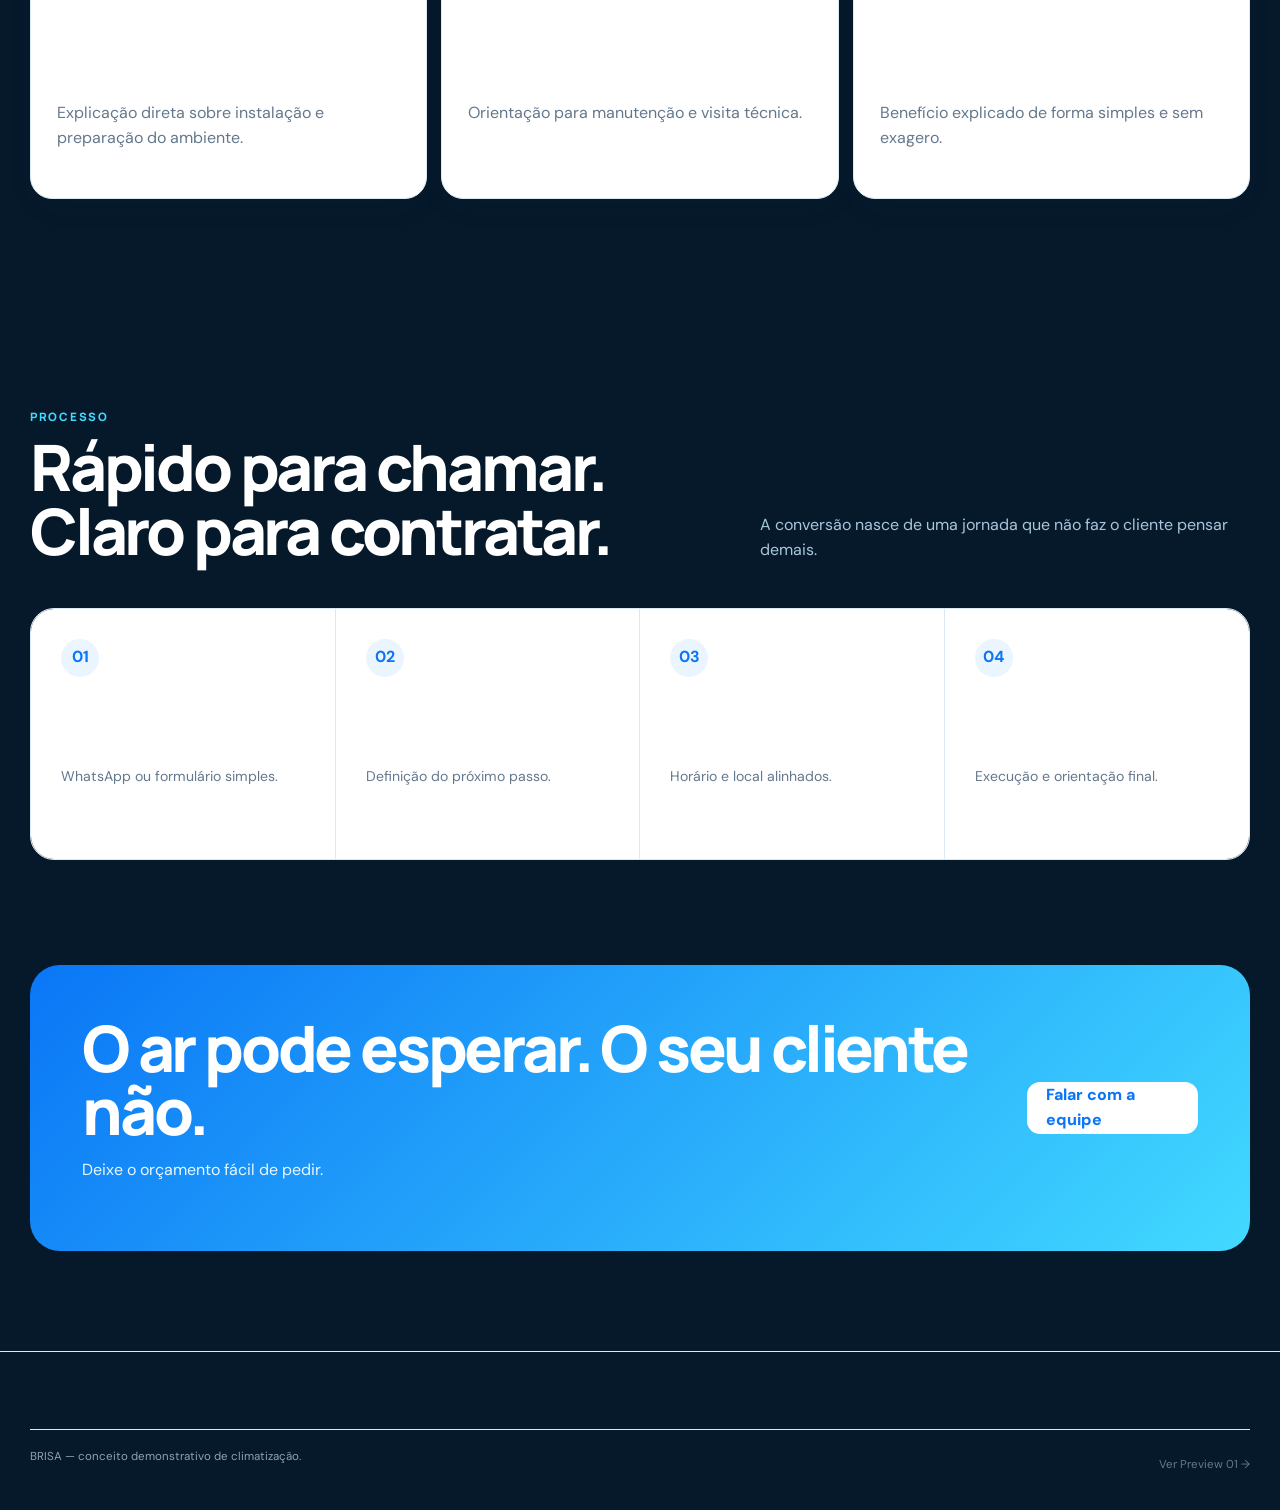
==== commit 101c5480: "Cria segunda direção visual de climatização" ====
--- a/preview-2.html
+++ b/preview-2.html
@@ -1,16 +1,3 @@
-<!doctype html><html lang="pt-BR"><head><meta charset="utf-8"><meta name="viewport" content="width=device-width,initial-scale=1"><meta name="theme-color" content="#f4f0e9"><title>NOVA CLIMA — Preview 02</title><meta name="description" content="Instalação, manutenção e higienização de ar-condicionado com atendimento rápido para residências e empresas."><link rel="stylesheet" href="styles.css"></head><body class="light" style="--accent:#57D9FF;--accent2:#72F3C6">
-  <div class="preview-ribbon">PREVIEW • AGÊNCIA</div>
-  <header class="site-nav"><div class="container nav-inner"><a class="logo" href="#">NOVA CLIMA<span class="logo-dot">.</span></a>
-  <nav class="nav-links"><a href="#servicos">Serviços</a><a href="#resultados">Resultados</a><a href="#processo">Como funciona</a><a href="#faq">FAQ</a></nav>
-  <a class="nav-cta" href="#contato">Orçamento <svg width="16" height="16" viewBox="0 0 24 24" fill="none" aria-hidden="true"><path d="M5 12h14M13 6l6 6-6 6" stroke="currentColor" stroke-width="2" stroke-linecap="round" stroke-linejoin="round"/></svg></a><button class="menu-btn" aria-label="Abrir menu">☰</button></div></header>
-  <main><section class="container editorial-hero"><div class="reveal"><div class="eyebrow">INSTALAÇÃO • MANUTENÇÃO • HIGIENIZAÇÃO</div><h1>Conforto do jeito que você precisa. Sem enrolação.</h1></div><div class="right reveal"><p>Instalação, manutenção e higienização de ar-condicionado com atendimento rápido para residências e empresas.</p><a class="btn-primary" href="#contato">Pedir orçamento agora <svg width="16" height="16" viewBox="0 0 24 24" fill="none" aria-hidden="true"><path d="M5 12h14M13 6l6 6-6 6" stroke="currentColor" stroke-width="2" stroke-linecap="round" stroke-linejoin="round"/></svg></a></div></section>
-  <section class="container"><div class="editorial-photo reveal" style="background-image:url('https://images.unsplash.com/photo-1600585154340-be6161a56a0c?auto=format&fit=crop&w=1400&q=86')"><div class="caption">PREVIEW 02 • CLIMATIZAÇÃO & REFRIGERAÇÃO</div></div></section>
-  <div class="marquee"><div class="marquee-track"><span><b>●</b> Atendimento local</span><span><b>●</b> Equipe técnica</span><span><b>●</b> Orçamento rápido</span><span><b>●</b> Residencial + comercial</span><span><b>●</b> Atendimento local</span><span><b>●</b> Equipe técnica</span><span><b>●</b> Orçamento rápido</span><span><b>●</b> Residencial + comercial</span></div></div>
-  <section class="section" id="servicos"><div class="container"><div class="section-head reveal"><div><div class="eyebrow">O QUE FAZEMOS</div><h2>Clareza vende mais do que excesso de informação.</h2></div><p>Uma estrutura editorial, sofisticada e direta para negócios que querem parecer tão bons online quanto são no atendimento.</p></div><div class="editorial-services"><article class="editorial-service reveal"><span class="num">01</span><div><h3>Instalação profissional</h3><p>Dimensionamento correto, acabamento limpo e orientação de uso.</p></div></article><article class="editorial-service reveal"><span class="num">02</span><div><h3>Manutenção</h3><p>Diagnóstico de falhas, perda de rendimento, ruídos e vazamentos.</p></div></article><article class="editorial-service reveal"><span class="num">03</span><div><h3>Higienização</h3><p>Limpeza técnica para melhorar a qualidade do ar e o desempenho do aparelho.</p></div></article><article class="editorial-service reveal"><span class="num">04</span><div><h3>Comercial</h3><p>Soluções para lojas, clínicas, escritórios e pequenos negócios.</p></div></article></div></div></section>
-  <section class="section alt" id="resultados"><div class="container"><div class="metrics"><div class="metric reveal"><strong>+850</strong><span>atendimentos</span></div><div class="metric reveal"><strong>4.9/5</strong><span>avaliação média</span></div><div class="metric reveal"><strong>24h</strong><span>agendamento ágil</span></div><div class="metric reveal"><strong>12 meses</strong><span>garantia de instalação*</span></div></div></div></section>
-  <section class="section" id="processo"><div class="container editorial-feature"><div class="feature-image reveal" style="background-image:url('https://images.unsplash.com/photo-1600607688969-a5bfcd646154?auto=format&fit=crop&w=1400&q=86')"></div><article class="feature-copy reveal"><div><div class="eyebrow">ESTRATÉGIA</div><h2>Quem está com calor não quer procurar por horas.</h2><p>Por isso a landing page deixa serviço, região atendida e botão de orçamento visíveis logo no primeiro contato.</p></div><div class="proof-list"><span>Atendimento local</span><span>Equipe técnica</span><span>Orçamento rápido</span><span>Residencial + comercial</span></div></article></div></section>
-  <section class="section alt"><div class="container"><div class="section-head reveal"><div><div class="eyebrow">DEPOIMENTO</div><h2>Confiança é o que faz a pessoa clicar.</h2></div><p>Na versão real, usamos avaliações verdadeiras da empresa e fotos próprias para reforçar autoridade.</p></div><article class="quote-card reveal"><div class="quote-mark">“</div><blockquote>“Chamamos de manhã, recebemos orientação no WhatsApp e o atendimento foi muito organizado.”</blockquote><footer>Marina R. • cliente</footer></article></div></section>
-  <section class="section" id="faq"><div class="container faq-grid"><div class="faq-title reveal"><div class="eyebrow">FAQ</div><h2>O que o cliente quer saber antes de chamar.</h2><p>Responder as dúvidas certas aumenta a qualidade do contato.</p></div><div><details class="reveal"><summary>Vocês atendem residência e empresa?</summary><p>Sim. A estrutura da página pode separar claramente os dois tipos de atendimento.</p></details><details class="reveal"><summary>Dá para pedir orçamento pelo WhatsApp?</summary><p>Sim. O botão principal já abre uma conversa com uma mensagem pronta.</p></details><details class="reveal"><summary>Quais cidades vocês atendem?</summary><p>A página final pode destacar todas as cidades e regiões realmente atendidas pela empresa.</p></details></div></div></section>
-  <section class="final-cta" id="contato"><div class="container"><div class="cta-box reveal"><h2>Pedir orçamento agora</h2><p>CTA direto, WhatsApp real, formulário opcional, analytics e rastreamento para campanhas.</p><a class="btn-secondary" href="javascript:void(0)"><svg width="24" height="24" viewBox="0 0 24 24" fill="none" aria-hidden="true"><path d="M20.5 11.7a8.5 8.5 0 0 1-12.6 7.4L3.5 20.5l1.4-4.2A8.5 8.5 0 1 1 20.5 11.7Z" stroke="currentColor" stroke-width="1.8"/><path d="M8.2 7.6c.2-.4.4-.4.7-.4h.5c.2 0 .4.1.5.4l.7 1.7c.1.3.1.5-.1.7l-.6.8c-.1.1-.2.3 0 .6.5.9 1.3 1.8 2.2 2.3.3.2.5.1.6 0l.9-1c.2-.2.4-.2.7-.1l1.8.9c.3.1.4.3.4.5 0 .4-.2 1.3-.8 1.8-.6.5-1.4.8-2.7.4-1.3-.4-2.8-1.1-4.5-2.8C6.9 11.7 6.2 10 6.3 8.9c.1-.6.4-1 .7-1.3.3-.3.8-.3 1.2 0Z" fill="currentColor"/></svg> Abrir WhatsApp</a></div></div></section></main>
-  <footer class="site-footer"><div class="container footer-row"><span>NOVA CLIMA • Preview 02</span><span>Projeto demonstrativo • Agência</span></div></footer>
-  <a class="whatsapp-float" href="#contato" aria-label="WhatsApp"><svg width="24" height="24" viewBox="0 0 24 24" fill="none" aria-hidden="true"><path d="M20.5 11.7a8.5 8.5 0 0 1-12.6 7.4L3.5 20.5l1.4-4.2A8.5 8.5 0 1 1 20.5 11.7Z" stroke="currentColor" stroke-width="1.8"/><path d="M8.2 7.6c.2-.4.4-.4.7-.4h.5c.2 0 .4.1.5.4l.7 1.7c.1.3.1.5-.1.7l-.6.8c-.1.1-.2.3 0 .6.5.9 1.3 1.8 2.2 2.3.3.2.5.1.6 0l.9-1c.2-.2.4-.2.7-.1l1.8.9c.3.1.4.3.4.5 0 .4-.2 1.3-.8 1.8-.6.5-1.4.8-2.7.4-1.3-.4-2.8-1.1-4.5-2.8C6.9 11.7 6.2 10 6.3 8.9c.1-.6.4-1 .7-1.3.3-.3.8-.3 1.2 0Z" fill="currentColor"/></svg></a><script src="app.js"></script></body></html>+<!doctype html><html lang="pt-BR"><head><meta charset="utf-8"><meta name="viewport" content="width=device-width,initial-scale=1"><title>BRISA — Climatização</title><link rel="stylesheet" href="styles.css"></head><body class="alt-body"><header class="site-header"><div class="shell header"><a class="brand" href="preview-2.html">BRISA<span>.</span></a><nav class="nav"><a href="#solucoes">Soluções</a><a href="empresas.html">Empresas</a><a href="#processo">Processo</a><a href="orcamento.html">Contato</a></nav><a class="header-cta" href="orcamento.html">Falar agora</a><button class="menu">☰</button></div></header><main><section class="alt-hero"><div class="shell"><div class="label" style="color:var(--cyan)">AR FRESCO / ATENDIMENTO CLARO</div><h1>CONFORTO<br>QUE <span>RESPIRA.</span></h1><p>Uma segunda direção visual: tecnológica, profunda e minimalista, com cara de marca de climatização contemporânea.</p><div class="actions"><a class="btn primary" href="orcamento.html">Pedir orçamento</a><a class="btn secondary" href="#solucoes">Ver soluções</a></div><div class="wave"></div></div></section><div class="shell alt-strip"><div><b>CASA</b><span>Instalação e manutenção residencial</span></div><div><b>NEGÓCIO</b><span>Conforto para ambientes comerciais</span></div><div><b>CUIDADO</b><span>Higienização e prevenção</span></div></div>
+<section class="section" id="solucoes"><div class="shell"><div class="section-head"><div><div class="label" style="color:var(--cyan)">Soluções</div><h2 style="color:white">Cada problema pede um caminho.</h2></div><p style="color:#a9c6db">O visitante escolhe pela necessidade, não por termos técnicos.</p></div><div class="need-grid"><article class="need"><div class="need-icon">01</div><h3>Quero instalar</h3><p>Explicação direta sobre instalação e preparação do ambiente.</p></article><article class="need"><div class="need-icon">02</div><h3>Parou de gelar</h3><p>Orientação para manutenção e visita técnica.</p></article><article class="need"><div class="need-icon">03</div><h3>Quero higienizar</h3><p>Benefício explicado de forma simples e sem exagero.</p></article></div></div></section>
+<section class="section" id="processo"><div class="shell"><div class="section-head"><div><div class="label" style="color:var(--cyan)">Processo</div><h2 style="color:white">Rápido para chamar.<br>Claro para contratar.</h2></div><p style="color:#a9c6db">A conversão nasce de uma jornada que não faz o cliente pensar demais.</p></div><div class="steps"><article class="step"><b>01</b><h3>Conte o problema</h3><p>WhatsApp ou formulário simples.</p></article><article class="step"><b>02</b><h3>Receba orientação</h3><p>Definição do próximo passo.</p></article><article class="step"><b>03</b><h3>Agende</h3><p>Horário e local alinhados.</p></article><article class="step"><b>04</b><h3>Atendimento</h3><p>Execução e orientação final.</p></article></div></div></section><section class="cta"><div class="shell cta-box"><div><h2>O ar pode esperar. O seu cliente não.</h2><p>Deixe o orçamento fácil de pedir.</p></div><a class="btn" href="orcamento.html">Falar com a equipe</a></div></section></main><footer class="footer"><div class="shell fine"><span>BRISA — conceito demonstrativo de climatização.</span><a href="index.html">Ver Preview 01 →</a></div></footer><script src="app.js"></script></body></html>
--- a/styles.css
+++ b/styles.css
@@ -1,16 +1,5 @@
-
-@import url('https://fonts.googleapis.com/css2?family=DM+Sans:wght@400;500;600;700;800&family=Manrope:wght@500;600;700;800&display=swap');
-:root{--accent:#b9ff45;--accent2:#68f6c8;--ink:#070907;--bg:#080b0d;--surface:#0d1114;--surface2:#11171b;--text:#f7f9fa;--muted:#9ba5ad;--line:rgba(255,255,255,.11);--radius:24px}
-*{box-sizing:border-box}html{scroll-behavior:smooth}body{margin:0;font-family:"DM Sans",system-ui,sans-serif;background:var(--bg);color:var(--text);overflow-x:hidden}body.light{--bg:#f4f0e9;--surface:#fffdf9;--surface2:#f9f5ee;--text:#171713;--muted:#6d685f;--line:rgba(20,20,15,.13)}
-a{text-decoration:none;color:inherit}button{font:inherit}.container{width:min(1180px,calc(100% - 40px));margin:auto}.preview-ribbon{position:fixed;z-index:90;top:14px;right:14px;padding:8px 12px;border:1px solid var(--line);border-radius:999px;background:color-mix(in srgb,var(--surface) 88%,transparent);backdrop-filter:blur(14px);font:800 11px/1 "Manrope";letter-spacing:.1em;color:var(--text)}
-.site-nav{position:sticky;z-index:80;top:0;border-bottom:1px solid transparent;transition:.3s}.site-nav.scrolled{border-color:var(--line);background:color-mix(in srgb,var(--bg) 80%,transparent);backdrop-filter:blur(18px)}.nav-inner{height:82px;display:flex;align-items:center;justify-content:space-between;gap:24px}.logo{font:800 18px/1 "Manrope";letter-spacing:.13em}.logo-dot{color:var(--accent)}.nav-links{display:flex;align-items:center;gap:28px;color:var(--muted);font-size:14px}.nav-links a:hover{color:var(--text)}.nav-cta,.btn-primary,.btn-secondary{display:inline-flex;align-items:center;justify-content:center;gap:9px;border-radius:999px;transition:.25s;font-weight:800}.nav-cta{padding:11px 16px;background:var(--text);color:var(--bg)}.nav-cta:hover{transform:translateY(-2px)}.menu-btn{display:none;border:1px solid var(--line);background:var(--surface);color:var(--text);width:44px;height:44px;border-radius:50%}
-.hero{position:relative;padding:58px 0 48px}.hero-grid{display:grid;grid-template-columns:1.02fr .98fr;gap:58px;align-items:center}.hero-copy{position:relative;z-index:2}.eyebrow{display:inline-flex;gap:10px;align-items:center;color:var(--accent);font:800 12px/1.3 "Manrope";letter-spacing:.14em}.eyebrow:before{content:"";width:26px;height:1px;background:var(--accent)}h1,h2,h3,p{margin-top:0}.hero h1{font:800 clamp(48px,6.7vw,88px)/.96 "Manrope";letter-spacing:-.06em;margin:20px 0 22px;max-width:900px}.hero p{font-size:19px;line-height:1.7;color:var(--muted);max-width:650px}.hero-actions{display:flex;gap:12px;flex-wrap:wrap;margin-top:30px}.btn-primary{padding:15px 20px;background:var(--accent);color:#09100b}.btn-primary:hover{transform:translateY(-3px);box-shadow:0 16px 50px color-mix(in srgb,var(--accent) 25%,transparent)}.btn-secondary{padding:14px 19px;border:1px solid var(--line);background:var(--surface);color:var(--text)}.hero-note{display:flex;gap:14px;align-items:center;margin-top:26px;color:var(--muted);font-size:13px}.avatars{display:flex}.avatars span{width:28px;height:28px;border-radius:50%;border:2px solid var(--bg);background:linear-gradient(135deg,var(--accent),var(--accent2));margin-left:-7px}.avatars span:first-child{margin-left:0}.hero-media{position:relative;min-height:620px}.hero-photo{position:absolute;inset:0;border-radius:32px;background:center/cover no-repeat;border:1px solid var(--line);overflow:hidden}.hero-photo:after{content:"";position:absolute;inset:0;background:linear-gradient(180deg,transparent 45%,rgba(0,0,0,.6))}.float-card{position:absolute;z-index:4;left:-34px;bottom:36px;width:min(290px,80%);padding:18px;background:color-mix(in srgb,var(--surface) 86%,transparent);backdrop-filter:blur(22px);border:1px solid var(--line);border-radius:20px;box-shadow:0 30px 70px rgba(0,0,0,.25)}.float-card small{color:var(--muted);font-size:12px}.float-card strong{display:block;font:800 25px/1.2 "Manrope";margin:4px 0 12px}.float-card .mini{display:flex;justify-content:space-between;gap:12px;color:var(--muted);font-size:12px}.floating-badge{position:absolute;z-index:4;right:-22px;top:42px;width:118px;height:118px;border-radius:50%;background:var(--accent);color:#07100a;display:grid;place-items:center;text-align:center;font:900 11px/1.25 "Manrope";letter-spacing:.08em;transform:rotate(8deg);box-shadow:0 18px 60px color-mix(in srgb,var(--accent) 28%,transparent)}
-.marquee{overflow:hidden;border-block:1px solid var(--line);background:var(--surface)}.marquee-track{display:flex;gap:44px;width:max-content;padding:17px 0;animation:marquee 25s linear infinite}.marquee-track span{color:var(--muted);font:700 13px "Manrope";letter-spacing:.04em;white-space:nowrap}.marquee-track b{color:var(--accent)}@keyframes marquee{to{transform:translateX(-50%)}}
-.section{padding:110px 0}.section.alt{background:var(--surface)}.section-head{display:flex;justify-content:space-between;gap:36px;align-items:end;margin-bottom:42px}.section-head h2{font:800 clamp(38px,5vw,62px)/1 "Manrope";letter-spacing:-.05em;max-width:760px;margin:12px 0 0}.section-head p{max-width:500px;color:var(--muted);line-height:1.7;margin:0}.services-grid{display:grid;grid-template-columns:repeat(4,1fr);gap:14px}.service-card{position:relative;min-height:280px;padding:24px;border:1px solid var(--line);border-radius:22px;background:var(--surface2);overflow:hidden;transition:.3s}.service-card:hover{transform:translateY(-7px);border-color:color-mix(in srgb,var(--accent) 55%,var(--line))}.service-index{display:flex;justify-content:space-between;color:var(--muted);font:700 12px "Manrope"}.service-icon{width:44px;height:44px;border-radius:14px;background:color-mix(in srgb,var(--accent) 16%,transparent);display:grid;place-items:center;color:var(--accent);font-weight:900}.service-card h3{font:800 23px/1.15 "Manrope";margin:70px 0 10px}.service-card p{color:var(--muted);line-height:1.65}.metrics{display:grid;grid-template-columns:repeat(4,1fr);gap:1px;background:var(--line);border:1px solid var(--line);border-radius:24px;overflow:hidden}.metric{padding:28px;background:var(--bg)}.metric strong{display:block;font:800 clamp(30px,4vw,48px)/1 "Manrope";letter-spacing:-.04em}.metric span{display:block;color:var(--muted);margin-top:9px;font-size:13px}.gallery{display:grid;grid-template-columns:1.2fr .8fr .8fr;grid-template-rows:360px 250px;gap:14px}.gallery figure{margin:0;border-radius:22px;overflow:hidden;border:1px solid var(--line);position:relative}.gallery figure:first-child{grid-row:1/3}.gallery img{width:100%;height:100%;object-fit:cover;transition:.5s}.gallery figure:hover img{transform:scale(1.04)}.gallery figcaption{position:absolute;inset:auto 14px 14px 14px;padding:11px 12px;border-radius:13px;background:rgba(0,0,0,.56);backdrop-filter:blur(10px);color:#fff;font-size:12px}
-.story-grid{display:grid;grid-template-columns:.95fr 1.05fr;gap:18px;align-items:stretch}.story-copy,.quote-card{border:1px solid var(--line);border-radius:28px;padding:40px;background:var(--surface2)}.story-copy h2{font:800 clamp(38px,5vw,60px)/1 "Manrope";letter-spacing:-.05em;margin:16px 0}.story-copy p{color:var(--muted);font-size:17px;line-height:1.75}.proof-list{display:flex;gap:9px;flex-wrap:wrap;margin-top:24px}.proof-list span{padding:9px 12px;border-radius:999px;border:1px solid var(--line);font-size:12px;color:var(--muted)}.quote-card{display:flex;flex-direction:column;justify-content:space-between;background:linear-gradient(145deg,color-mix(in srgb,var(--accent) 15%,var(--surface2)),var(--surface2))}.quote-mark{font-size:54px;color:var(--accent);line-height:.6}.quote-card blockquote{font:700 clamp(28px,3.5vw,42px)/1.22 "Manrope";letter-spacing:-.035em;margin:30px 0}.quote-card footer{color:var(--muted)}
-.steps{display:grid;grid-template-columns:repeat(3,1fr);gap:14px}.step{padding:30px;border-top:1px solid var(--line);background:linear-gradient(180deg,transparent,var(--surface));border-radius:0 0 22px 22px}.step b{font:800 12px "Manrope";color:var(--accent)}.step h3{font:800 25px "Manrope";margin:35px 0 10px}.step p{color:var(--muted);line-height:1.6}
-.faq-grid{display:grid;grid-template-columns:.8fr 1.2fr;gap:50px}.faq-title h2{font:800 clamp(40px,5vw,62px)/1 "Manrope";letter-spacing:-.05em;margin:14px 0}.faq-title p{color:var(--muted)}details{border-bottom:1px solid var(--line);padding:20px 0}summary{list-style:none;cursor:pointer;font:700 18px "Manrope";display:flex;justify-content:space-between;gap:20px}summary::-webkit-details-marker{display:none}summary:after{content:"+";color:var(--accent);font-size:24px}details[open] summary:after{content:"–"}details p{color:var(--muted);line-height:1.7;padding-right:40px;margin:13px 0 0}
-.final-cta{padding:90px 0 120px}.cta-box{position:relative;overflow:hidden;border-radius:32px;padding:54px;background:linear-gradient(120deg,var(--accent),var(--accent2));color:#08100b}.cta-box:after{content:"";position:absolute;width:360px;height:360px;border:1px solid rgba(0,0,0,.16);border-radius:50%;right:-80px;top:-130px}.cta-box h2{font:800 clamp(42px,5vw,68px)/.98 "Manrope";letter-spacing:-.05em;max-width:850px;margin:0 0 18px}.cta-box p{max-width:650px;font-size:17px}.cta-box .btn-secondary{background:#08100b;color:#fff;border:0}.site-footer{border-top:1px solid var(--line);padding:26px 0 40px;color:var(--muted);font-size:13px}.footer-row{display:flex;justify-content:space-between;gap:20px;flex-wrap:wrap}
-.whatsapp-float{position:fixed;z-index:70;right:20px;bottom:20px;width:58px;height:58px;border-radius:50%;background:#25D366;color:white;display:grid;place-items:center;font-weight:900;box-shadow:0 18px 50px rgba(0,0,0,.28);transition:.25s}.whatsapp-float:hover{transform:translateY(-4px) scale(1.03)}.reveal{opacity:0;transform:translateY(22px);transition:.75s cubic-bezier(.2,.7,.2,1)}.reveal.visible{opacity:1;transform:none}
-body.light .hero{padding-top:36px}.editorial-hero{display:grid;grid-template-columns:1.28fr .72fr;gap:48px;align-items:end;padding:70px 0 38px}.editorial-hero h1{font:700 clamp(58px,8vw,108px)/.88 "Manrope";letter-spacing:-.075em;margin:18px 0}.editorial-hero .right{padding-bottom:10px}.editorial-hero p{color:var(--muted);font-size:18px;line-height:1.7}.editorial-photo{height:610px;border-radius:30px;background:center/cover no-repeat;position:relative;overflow:hidden;border:1px solid var(--line)}.editorial-photo:after{content:"";position:absolute;inset:0;background:linear-gradient(180deg,transparent 65%,rgba(0,0,0,.45))}.editorial-photo .caption{position:absolute;z-index:2;left:22px;bottom:20px;color:white;font:700 12px "Manrope";letter-spacing:.1em}.editorial-services{display:grid;grid-template-columns:1fr 1fr;border-top:1px solid var(--line)}.editorial-service{display:grid;grid-template-columns:70px 1fr;padding:28px 0;border-bottom:1px solid var(--line)}.editorial-service:nth-child(odd){padding-right:34px}.editorial-service:nth-child(even){padding-left:34px;border-left:1px solid var(--line)}.editorial-service .num{font:700 12px "Manrope";color:var(--muted)}.editorial-service h3{font:800 28px "Manrope";letter-spacing:-.03em;margin:0 0 8px}.editorial-service p{color:var(--muted);margin:0;line-height:1.65}.editorial-feature{display:grid;grid-template-columns:1fr 1fr;gap:16px}.feature-image{min-height:560px;border-radius:28px;background:center/cover no-repeat;border:1px solid var(--line)}.feature-copy{border-radius:28px;background:var(--surface);border:1px solid var(--line);padding:44px;display:flex;flex-direction:column;justify-content:space-between}.feature-copy h2{font:800 clamp(40px,5vw,65px)/.98 "Manrope";letter-spacing:-.055em}.feature-copy p{color:var(--muted);font-size:17px;line-height:1.7}
-@media(max-width:960px){.hero-grid,.story-grid,.faq-grid,.editorial-hero,.editorial-feature{grid-template-columns:1fr}.hero-media{min-height:500px}.floating-badge{right:14px}.float-card{left:14px}.services-grid{grid-template-columns:1fr 1fr}.gallery{grid-template-columns:1fr 1fr;grid-template-rows:380px 260px}.gallery figure:first-child{grid-column:1/3;grid-row:auto}.metrics{grid-template-columns:1fr 1fr}.editorial-service:nth-child(odd),.editorial-service:nth-child(even){padding:24px 0;border-left:0}.editorial-services{grid-template-columns:1fr}}@media(max-width:680px){.container{width:min(100% - 28px,1180px)}.nav-links{position:fixed;inset:82px 14px auto 14px;display:none;flex-direction:column;align-items:stretch;padding:18px;background:var(--surface);border:1px solid var(--line);border-radius:20px}.nav-links.open{display:flex}.menu-btn{display:block}.nav-cta{display:none}.hero{padding-top:34px}.hero-media{min-height:420px}.hero h1{font-size:clamp(44px,14vw,68px)}.services-grid,.steps,.gallery,.metrics{grid-template-columns:1fr}.gallery{grid-template-rows:340px 250px 250px}.gallery figure:first-child{grid-column:auto}.section{padding:76px 0}.section-head{align-items:flex-start;flex-direction:column}.story-copy,.quote-card{padding:28px}.cta-box{padding:36px 24px}.editorial-photo{height:430px}.editorial-hero{padding-top:46px}.editorial-hero h1{font-size:clamp(52px,15vw,80px)}}
+@import url('https://fonts.googleapis.com/css2?family=DM+Sans:wght@400;500;600;700&family=Manrope:wght@500;600;700;800&display=swap');
+:root{--blue:#0a76f6;--cyan:#42d9ff;--navy:#08213e;--ice:#edf8ff;--white:#fff;--text:#0c2038;--muted:#64788d;--line:#d9e9f5;--max:1220px;--shadow:0 24px 70px rgba(25,77,120,.12)}
+*{box-sizing:border-box}html{scroll-behavior:smooth}body{margin:0;background:#f8fcff;color:var(--text);font:16px/1.55 "DM Sans",sans-serif}a{text-decoration:none;color:inherit}img{display:block;width:100%}button,input,select,textarea{font:inherit}.shell{width:min(var(--max),calc(100% - 44px));margin:auto}.label{font:800 .72rem "Manrope";letter-spacing:.15em;text-transform:uppercase;color:var(--blue)}.site-header{position:fixed;z-index:100;inset:0 0 auto;transition:.3s}.site-header.scrolled{background:rgba(248,252,255,.9);backdrop-filter:blur(16px);border-bottom:1px solid var(--line)}.header{height:84px;display:flex;align-items:center;gap:30px}.brand{font:800 1.1rem "Manrope";letter-spacing:.04em}.brand span{color:var(--blue)}.nav{display:flex;gap:26px;margin-left:auto;font-size:.86rem;color:#47627d}.nav a:hover{color:var(--blue)}.header-cta{padding:12px 17px;background:var(--navy);color:white;border-radius:13px;font-weight:800}.menu{display:none;margin-left:auto;border:1px solid var(--line);background:white;border-radius:12px;width:44px;height:44px}.hero{padding:150px 0 76px;min-height:100svh;display:grid;align-items:center;position:relative;overflow:hidden}.hero:before{content:"";position:absolute;width:600px;height:600px;border-radius:50%;background:radial-gradient(circle,var(--cyan),transparent 70%);opacity:.15;right:-200px;top:-130px}.hero-grid{display:grid;grid-template-columns:1fr .9fr;gap:70px;align-items:center}.hero h1{font:800 clamp(3.7rem,6.5vw,7.2rem)/.94 "Manrope";letter-spacing:-.06em;margin:16px 0 24px}.hero h1 em{font-style:normal;color:var(--blue)}.hero-copy>p{font-size:1.08rem;color:var(--muted);max-width:650px}.actions{display:flex;gap:12px;flex-wrap:wrap;margin-top:28px}.btn{display:inline-flex;align-items:center;justify-content:center;min-height:52px;padding:0 19px;border-radius:13px;border:1px solid var(--line);font-weight:800;cursor:pointer;transition:.25s}.btn.primary{background:var(--blue);color:white;border-color:var(--blue);box-shadow:0 12px 32px rgba(10,118,246,.2)}.btn.secondary{background:white}.btn:hover{transform:translateY(-3px)}.quickproof{display:flex;gap:18px;flex-wrap:wrap;margin-top:34px;color:#557089;font-size:.78rem}.quickproof span:before{content:"✓";color:var(--blue);font-weight:900;margin-right:7px}.climate-card{position:relative;min-height:560px;border-radius:32px;background:linear-gradient(145deg,#0d2b4d,#0a76f6);color:white;box-shadow:0 40px 90px rgba(13,71,120,.25);overflow:hidden;padding:34px}.climate-card:before{content:"";position:absolute;width:420px;height:420px;border-radius:50%;background:rgba(255,255,255,.09);right:-150px;top:-120px}.unit-top{display:flex;justify-content:space-between;align-items:center;color:#cce5ff;font-size:.78rem}.status{display:flex;align-items:center;gap:7px}.status i{width:8px;height:8px;border-radius:50%;background:#71ffbf;box-shadow:0 0 0 7px rgba(113,255,191,.13)}.dial{width:290px;height:290px;border:1px solid rgba(255,255,255,.22);border-radius:50%;margin:62px auto 44px;display:grid;place-items:center;position:relative}.dial:before,.dial:after{content:"";position:absolute;border-radius:50%;border:1px solid rgba(255,255,255,.12)}.dial:before{inset:18px}.dial:after{inset:36px}.dial strong{font:700 5.6rem/1 "Manrope";letter-spacing:-.08em}.dial small{position:absolute;bottom:66px;color:#c5e0fb}.climate-bottom{display:grid;grid-template-columns:repeat(3,1fr);gap:10px}.climate-bottom div{background:rgba(255,255,255,.1);border:1px solid rgba(255,255,255,.12);border-radius:14px;padding:14px}.climate-bottom b{display:block}.climate-bottom span{font-size:.72rem;color:#c9e2fa}.section{padding:105px 0}.section.alt{background:var(--ice)}.section-head{display:flex;justify-content:space-between;gap:45px;align-items:flex-end;margin-bottom:45px}.section-head h2{font:800 clamp(2.8rem,5vw,5.2rem)/1 "Manrope";letter-spacing:-.05em;margin:11px 0 0;max-width:800px}.section-head p{max-width:490px;margin:0;color:var(--muted)}.need-grid{display:grid;grid-template-columns:repeat(3,1fr);gap:14px}.need{background:white;border:1px solid var(--line);border-radius:22px;padding:26px;min-height:280px;box-shadow:0 10px 30px rgba(16,67,105,.04);transition:.3s}.need:hover{transform:translateY(-6px);box-shadow:var(--shadow)}.need-icon{width:52px;height:52px;border-radius:15px;background:#eaf5ff;color:var(--blue);display:grid;place-items:center;font-size:1.3rem}.need h3{font:800 1.45rem "Manrope";margin:55px 0 10px}.need p{color:var(--muted)}.need a{color:var(--blue);font-weight:800;font-size:.85rem}.diagnostic{display:grid;grid-template-columns:.8fr 1.2fr;gap:70px;align-items:center}.diag-copy h2{font:800 clamp(3rem,5vw,5.4rem)/.98 "Manrope";letter-spacing:-.055em;margin:13px 0}.diag-copy p{color:var(--muted)}.symptoms{display:grid;grid-template-columns:1fr 1fr;gap:12px}.symptom{border:1px solid var(--line);background:white;border-radius:20px;padding:22px;cursor:pointer;transition:.25s}.symptom:hover,.symptom.active{background:var(--navy);color:white;transform:translateY(-3px)}.symptom.active p,.symptom:hover p{color:#cfe2f3}.symptom h3{font:800 1.15rem "Manrope";margin:0 0 8px}.symptom p{color:var(--muted);font-size:.86rem;margin:0}.split-photo{display:grid;grid-template-columns:1fr 1fr;min-height:620px}.photo-panel{background:url('https://images.unsplash.com/photo-1600566753086-00f18fb6b3ea?auto=format&fit=crop&w=1500&q=88') center/cover}.business-panel{padding:70px;background:var(--navy);color:white;display:flex;flex-direction:column;justify-content:center}.business-panel .label{color:var(--cyan)}.business-panel h2{font:800 clamp(3rem,5vw,5.2rem)/.96 "Manrope";letter-spacing:-.05em;margin:14px 0}.business-panel p{color:#c2d6e8;max-width:520px}.chips{display:flex;gap:9px;flex-wrap:wrap;margin:24px 0}.chips span{padding:9px 12px;border:1px solid rgba(255,255,255,.2);border-radius:999px;font-size:.78rem;color:#d8e9f6}.steps{display:grid;grid-template-columns:repeat(4,1fr);gap:0;border:1px solid var(--line);border-radius:24px;overflow:hidden}.step{padding:30px;background:white;border-right:1px solid var(--line);min-height:250px}.step:last-child{border-right:0}.step b{display:grid;place-items:center;width:38px;height:38px;border-radius:50%;background:#eaf5ff;color:var(--blue)}.step h3{font:800 1.25rem "Manrope";margin:48px 0 8px}.step p{color:var(--muted);font-size:.88rem}.review-card{display:grid;grid-template-columns:.8fr 1.2fr;border-radius:28px;overflow:hidden;background:white;border:1px solid var(--line);box-shadow:var(--shadow)}.review-photo{background:url('https://images.unsplash.com/photo-1600566753190-17f0baa2a6c3?auto=format&fit=crop&w=1400&q=88') center/cover;min-height:480px}.review-copy{padding:60px}.review-copy blockquote{font:700 clamp(2rem,4vw,3.6rem)/1.15 "Manrope";letter-spacing:-.04em;margin:20px 0}.review-copy p{color:var(--muted)}.faq{display:grid;grid-template-columns:.7fr 1.3fr;gap:70px}.faq h2{font:800 clamp(3rem,5vw,5rem)/1 "Manrope";letter-spacing:-.05em}.faq details{border-bottom:1px solid var(--line);padding:21px 0}.faq summary{font-weight:800;cursor:pointer;list-style:none;display:flex;justify-content:space-between}.faq summary:after{content:"+";color:var(--blue);font-size:1.3rem}.faq details[open] summary:after{content:"–"}.faq p{color:var(--muted);padding-right:50px}.cta{padding:0 0 100px}.cta-box{background:linear-gradient(135deg,#0a76f6,#42d9ff);color:white;border-radius:30px;padding:52px;display:flex;justify-content:space-between;align-items:center;gap:35px}.cta-box h2{font:800 clamp(2.8rem,5vw,5rem)/.98 "Manrope";letter-spacing:-.05em;margin:0}.cta-box p{max-width:520px;color:#e8f8ff}.cta-box .btn{background:white;color:var(--blue);border:0}.footer{border-top:1px solid var(--line);padding:42px 0 28px}.footgrid{display:grid;grid-template-columns:1.2fr repeat(3,.5fr);gap:30px}.footer a,.footer p{color:var(--muted);display:block;margin:8px 0}.fine{margin-top:35px;padding-top:18px;border-top:1px solid var(--line);display:flex;justify-content:space-between;gap:14px;font-size:.72rem;color:#91a0ae}.reveal{opacity:0;transform:translateY(22px);transition:.7s}.reveal.visible{opacity:1;transform:none}
+.page-hero{padding:160px 0 70px;background:linear-gradient(180deg,#eff9ff,#f8fcff)}.page-hero h1{font:800 clamp(3.8rem,7vw,7rem)/.95 "Manrope";letter-spacing:-.06em;margin:14px 0}.page-hero p{max-width:700px;color:var(--muted);font-size:1.08rem}.service-table{display:grid;gap:12px}.service-line{display:grid;grid-template-columns:70px 1fr 1fr auto;gap:24px;align-items:center;background:white;border:1px solid var(--line);border-radius:18px;padding:24px}.service-line b{color:var(--blue)}.service-line h3{margin:0;font:800 1.25rem "Manrope"}.service-line p{margin:0;color:var(--muted)}.enterprise-hero{padding:155px 0 80px;background:var(--navy);color:white}.enterprise-grid{display:grid;grid-template-columns:1fr .9fr;gap:60px;align-items:center}.enterprise-hero h1{font:800 clamp(3.8rem,7vw,7rem)/.93 "Manrope";letter-spacing:-.06em;margin:14px 0}.enterprise-hero p{color:#bed1e2;max-width:620px}.enterprise-img{min-height:520px;border-radius:28px;background:url('https://images.unsplash.com/photo-1497366811353-6870744d04b2?auto=format&fit=crop&w=1400&q=88') center/cover}.quote-form{display:grid;grid-template-columns:.75fr 1.25fr;gap:55px}.form-card{background:white;border:1px solid var(--line);border-radius:22px;padding:30px;box-shadow:var(--shadow)}.field{display:grid;gap:7px;margin-bottom:15px}.field label{font-size:.78rem;color:var(--muted)}.field input,.field select,.field textarea{padding:14px;border:1px solid var(--line);border-radius:12px;background:#fbfdff;color:var(--text)}.field textarea{min-height:110px}.quote-aside h2{font:800 clamp(3rem,5vw,5rem)/1 "Manrope";letter-spacing:-.05em}.quote-aside p{color:var(--muted)}.aside-item{padding:17px 0;border-top:1px solid var(--line)}.alt-body{background:#06192b;color:#fff}.alt-body .site-header.scrolled{background:rgba(6,25,43,.9);border-color:rgba(255,255,255,.1)}.alt-body .brand,.alt-body .nav{color:white}.alt-hero{padding:160px 0 40px}.alt-hero h1{font:800 clamp(4.4rem,9vw,9rem)/.85 "Manrope";letter-spacing:-.07em;margin:15px 0}.alt-hero h1 span{color:var(--cyan)}.alt-hero p{max-width:630px;color:#bbd3e6}.wave{height:480px;margin-top:45px;border-radius:30px;background:linear-gradient(180deg,rgba(66,217,255,.12),transparent),url('https://images.unsplash.com/photo-1600607688969-a5bfcd646154?auto=format&fit=crop&w=1900&q=88') center/cover;position:relative;overflow:hidden}.wave:after{content:"";position:absolute;inset:0;background:linear-gradient(0deg,rgba(6,25,43,.75),transparent)}.alt-strip{display:grid;grid-template-columns:repeat(3,1fr);border-block:1px solid rgba(255,255,255,.12)}.alt-strip div{padding:26px;border-right:1px solid rgba(255,255,255,.12)}.alt-strip b{display:block;font-size:1.6rem;color:var(--cyan)}.alt-strip span{color:#9ec1d9;font-size:.8rem}
+@media(max-width:950px){.nav{position:fixed;display:none;inset:78px 14px auto;background:white;border:1px solid var(--line);padding:18px;flex-direction:column;border-radius:18px}.alt-body .nav{background:#08213e}.nav.open{display:flex}.menu{display:block}.header-cta{display:none}.hero-grid,.diagnostic,.faq,.review-card,.enterprise-grid,.quote-form{grid-template-columns:1fr}.climate-card{min-height:520px}.need-grid,.steps{grid-template-columns:1fr 1fr}.split-photo{grid-template-columns:1fr}.photo-panel{min-height:440px}.footgrid{grid-template-columns:1fr 1fr}.service-line{grid-template-columns:60px 1fr}.service-line p,.service-line .btn{grid-column:2}.alt-strip{grid-template-columns:1fr}}@media(max-width:620px){.shell{width:min(var(--max),calc(100% - 28px))}.hero{padding-top:125px}.hero h1{font-size:3.7rem}.dial{width:235px;height:235px}.dial strong{font-size:4.4rem}.climate-bottom{grid-template-columns:1fr}.section{padding:74px 0}.section-head{align-items:flex-start;flex-direction:column}.need-grid,.steps{grid-template-columns:1fr}.business-panel{padding:38px 24px}.cta-box{padding:34px 24px;align-items:flex-start;flex-direction:column}.footgrid{grid-template-columns:1fr}.fine{flex-direction:column}.page-hero h1,.enterprise-hero h1{font-size:3.7rem}}
